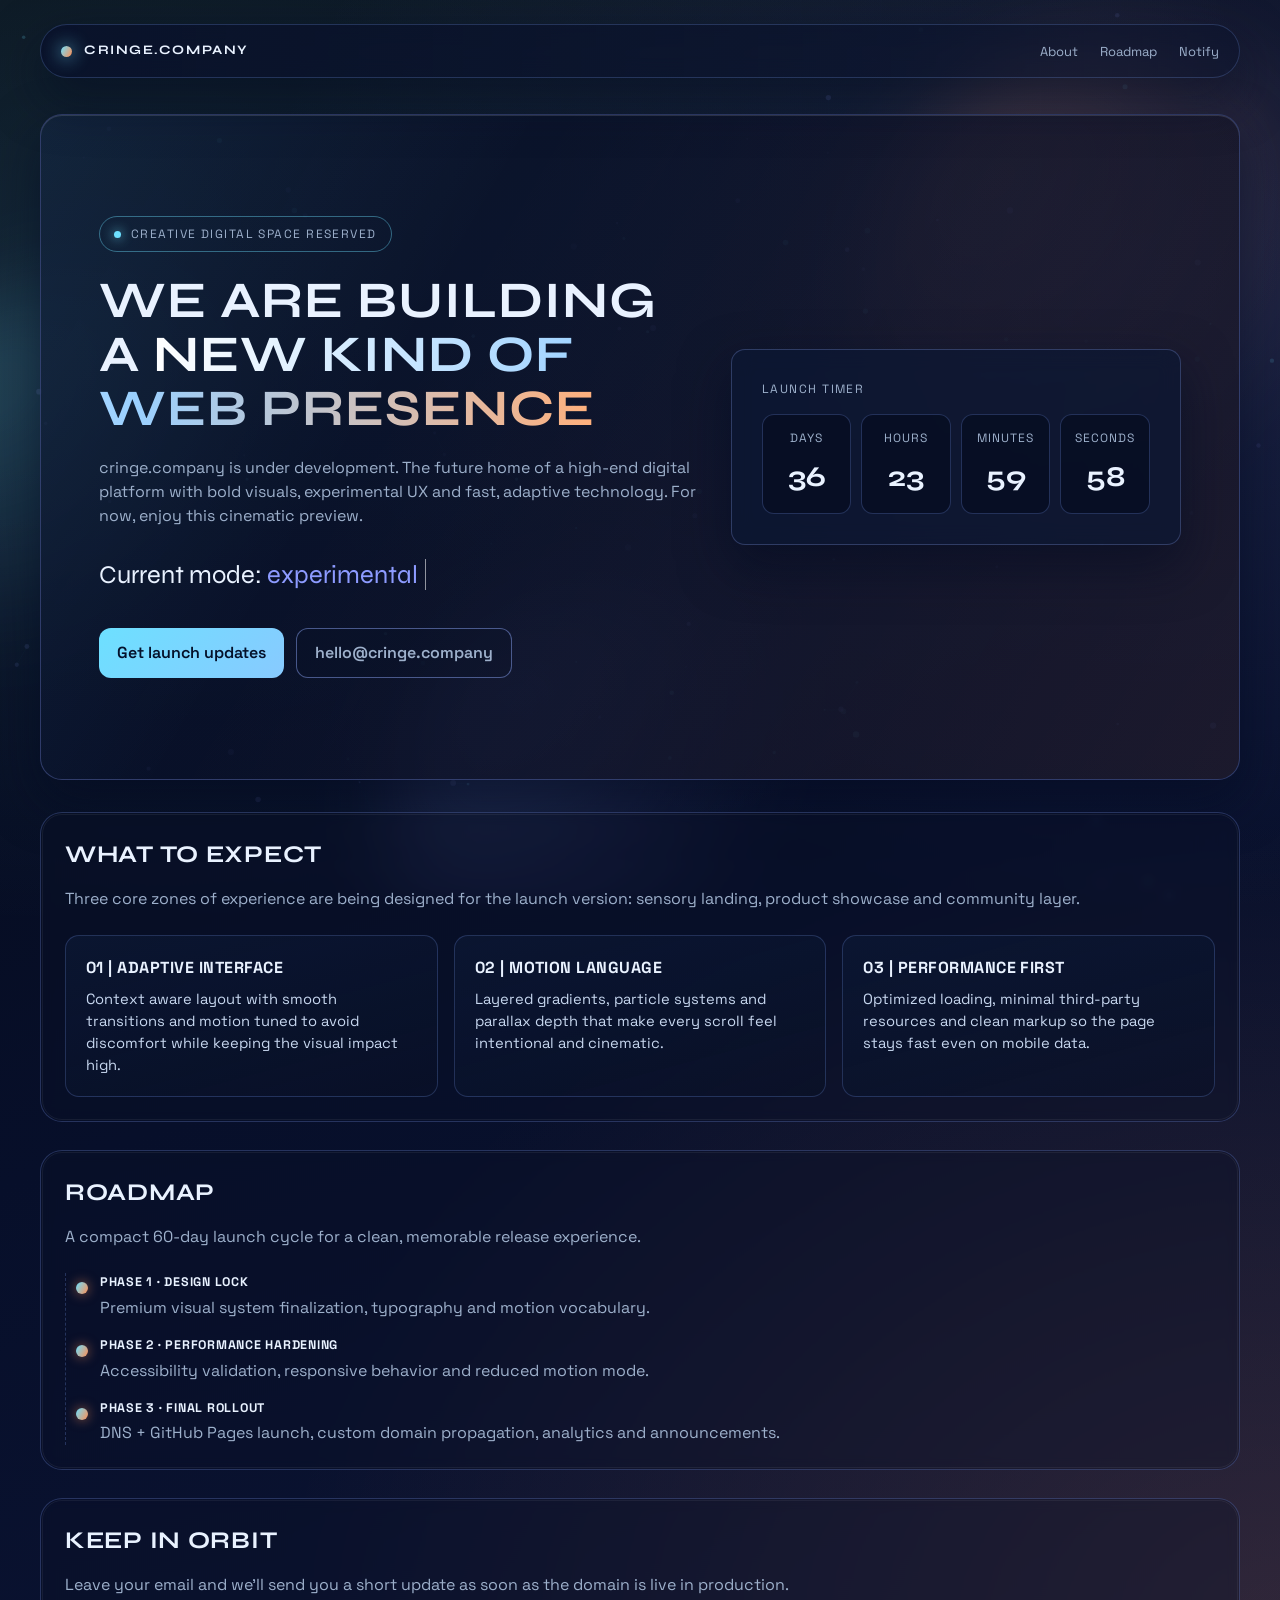
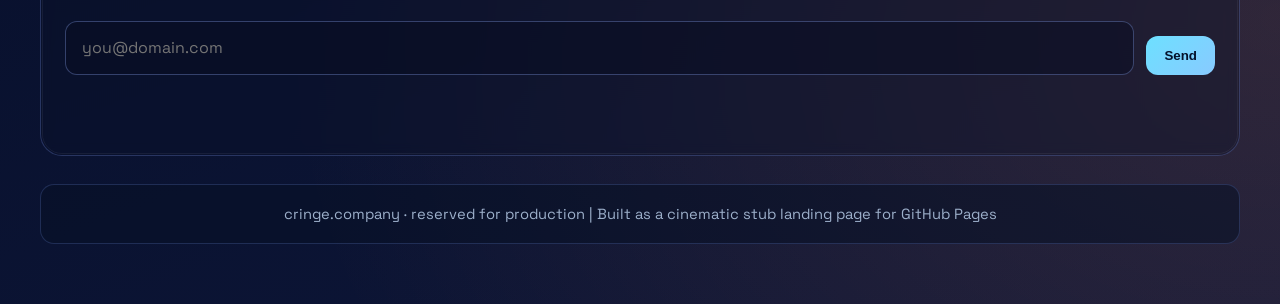
==== index.html @ cf6061ca "first commit" ====
<!DOCTYPE html>
<html lang="en">
<head>
  <meta charset="UTF-8" />
  <meta name="viewport" content="width=device-width, initial-scale=1.0" />
  <meta name="description" content="cringe.company — premium coming soon landing page." />
  <title>cringe.company — Coming soon</title>
  <style>
    @import url("https://fonts.googleapis.com/css2?family=Syne:wght@700;800&family=Space+Grotesk:wght@400;500;600;700&display=swap");

    :root {
      --bg-0: #050913;
      --bg-1: #070f2a;
      --bg-2: #0d1638;
      --card: rgba(11, 24, 53, 0.62);
      --text: #e9f2ff;
      --muted: #9db0cb;
      --accent: #6de0ff;
      --accent-2: #ff8e53;
      --accent-3: #8d9bff;
      --line: rgba(128, 168, 255, 0.24);
      --shadow: 0 20px 50px rgba(4, 11, 32, 0.55);
      --radius-lg: 22px;
      --radius-sm: 14px;
      --container: 1200px;
      --transition: 300ms cubic-bezier(0.2, 0.9, 0.2, 1);
    }

    * {
      box-sizing: border-box;
      margin: 0;
      padding: 0;
      border: 0;
    }

    html,
    body {
      min-height: 100%;
    }

    body {
      font-family: "Space Grotesk", system-ui, sans-serif;
      background:
        radial-gradient(1200px 700px at 8% 12%, rgba(111, 224, 255, 0.13), transparent),
        radial-gradient(900px 650px at 90% 14%, rgba(141, 155, 255, 0.15), transparent),
        radial-gradient(1000px 800px at 100% 85%, rgba(255, 142, 83, 0.15), transparent),
        linear-gradient(160deg, var(--bg-0), var(--bg-1), var(--bg-2));
      color: var(--text);
      line-height: 1.5;
      overflow-x: hidden;
      position: relative;
    }

    body::before {
      content: "";
      position: fixed;
      inset: 0;
      background-image: linear-gradient(90deg, rgba(255, 255, 255, 0.05) 1px, transparent 1px),
        linear-gradient(180deg, rgba(255, 255, 255, 0.04) 1px, transparent 1px);
      background-size: 80px 80px;
      opacity: 0.16;
      pointer-events: none;
      z-index: 2;
      mix-blend-mode: soft-light;
    }

    #particleCanvas {
      position: fixed;
      inset: 0;
      width: 100%;
      height: 100%;
      z-index: 0;
      opacity: 0.4;
      filter: blur(0.2px);
    }

    .aurora {
      position: fixed;
      inset: 0;
      pointer-events: none;
      z-index: 1;
      overflow: hidden;
      mix-blend-mode: screen;
    }

    .aurora .blob {
      position: absolute;
      border-radius: 50%;
      filter: blur(42px);
      opacity: 0.26;
      animation: drift 24s linear infinite;
    }

    .blob.one {
      width: 450px;
      height: 450px;
      left: -120px;
      top: 30%;
      background: radial-gradient(circle at 20% 20%, rgba(109, 224, 255, 0.8), transparent 60%);
      animation-duration: 46s;
    }

    .blob.two {
      width: 540px;
      height: 540px;
      right: -120px;
      top: 5%;
      background: radial-gradient(circle at 20% 20%, rgba(255, 142, 83, 0.9), transparent 65%);
      animation-duration: 56s;
    }

    .blob.three {
      width: 500px;
      height: 500px;
      left: 30%;
      bottom: -180px;
      background: radial-gradient(circle at 20% 20%, rgba(141, 155, 255, 0.8), transparent 58%);
      animation-duration: 52s;
    }

    @keyframes drift {
      0% {
        transform: translate3d(0, 0, 0) scale(1);
      }

      50% {
        transform: translate3d(18px, -14px, 0) scale(1.05);
      }

      100% {
        transform: translate3d(0, 0, 0) scale(1);
      }
    }

    .noise {
      position: fixed;
      inset: 0;
      z-index: 3;
      pointer-events: none;
      background: repeating-linear-gradient(
          0deg,
          transparent 0,
          transparent 98px,
          rgba(255, 255, 255, 0.02) 98px,
          rgba(255, 255, 255, 0.02) 99px
        ),
        repeating-linear-gradient(
          90deg,
          transparent 0,
          transparent 98px,
          rgba(255, 255, 255, 0.02) 98px,
          rgba(255, 255, 255, 0.02) 99px
        );
      opacity: 0.08;
      mix-blend-mode: soft-light;
    }

    .page {
      position: relative;
      z-index: 4;
      width: min(var(--container), calc(100% - 2rem));
      margin: 0 auto;
      padding: 24px 0 60px;
    }

    .nav {
      position: sticky;
      top: 16px;
      z-index: 10;
      backdrop-filter: blur(10px);
      background: linear-gradient(90deg, rgba(9, 17, 43, 0.84), rgba(9, 17, 43, 0.52));
      border: 1px solid rgba(126, 170, 255, 0.22);
      border-radius: 999px;
      padding: 14px 20px;
      margin-bottom: 36px;
      display: flex;
      align-items: center;
      justify-content: space-between;
      box-shadow: var(--shadow);
    }

    .brand {
      display: flex;
      align-items: center;
      gap: 12px;
      letter-spacing: 0.12em;
      text-transform: uppercase;
      font-size: 13px;
      font-family: "Syne", sans-serif;
      font-weight: 700;
    }

    .brand .dot {
      width: 11px;
      height: 11px;
      border-radius: 50%;
      background: linear-gradient(120deg, var(--accent), var(--accent-2));
      box-shadow: 0 0 18px var(--accent);
      animation: pulse 2s ease-in-out infinite;
    }

    @keyframes pulse {
      0%,
      100% {
        transform: scale(1);
      }

      50% {
        transform: scale(1.35);
      }
    }

    .nav a {
      color: var(--muted);
      text-decoration: none;
      font-size: 13px;
      margin-left: 18px;
      transition: color var(--transition);
    }

    .nav a:hover {
      color: var(--text);
    }

    .hero {
      position: relative;
      min-height: 74vh;
      border-radius: var(--radius-lg);
      border: 1px solid rgba(137, 158, 255, 0.3);
      padding: 58px;
      background: linear-gradient(145deg, rgba(10, 18, 42, 0.82), rgba(8, 15, 40, 0.82));
      box-shadow: inset 0 1px 0 rgba(255, 255, 255, 0.15), var(--shadow);
      overflow: hidden;
      margin-bottom: 32px;
      display: grid;
      grid-template-columns: 1.2fr 0.9fr;
      gap: 32px;
      align-items: center;
    }

    .hero::after {
      content: "";
      position: absolute;
      inset: 0;
      background: linear-gradient(120deg, rgba(109, 224, 255, 0.08), transparent 32%, rgba(255, 142, 83, 0.08));
      pointer-events: none;
    }

    .hero-inner {
      position: relative;
      z-index: 1;
    }

    .tag {
      display: inline-flex;
      align-items: center;
      gap: 10px;
      border: 1px solid rgba(109, 224, 255, 0.4);
      border-radius: 999px;
      padding: 8px 14px;
      font-size: 12px;
      letter-spacing: 0.12em;
      text-transform: uppercase;
      color: var(--muted);
      margin-bottom: 22px;
    }

    .tag .beam {
      width: 7px;
      height: 7px;
      background: var(--accent);
      border-radius: 50%;
      box-shadow: 0 0 12px var(--accent);
      animation: pulse 1.3s infinite;
    }

    h1 {
      font-family: "Syne", sans-serif;
      font-size: clamp(2rem, 4vw, 4rem);
      line-height: 1.05;
      letter-spacing: 0.02em;
      text-wrap: balance;
      text-transform: uppercase;
      margin-bottom: 20px;
    }

    .title-grad {
      background: linear-gradient(90deg, #ffffff, #9ad0ff, #ffb07c);
      -webkit-background-clip: text;
      color: transparent;
    }

    .subtitle {
      color: var(--muted);
      max-width: 70ch;
      font-size: 1rem;
      margin-bottom: 28px;
    }

    .type-wrap {
      margin-bottom: 18px;
      font-family: "Syne", sans-serif;
      font-size: clamp(1.2rem, 2vw, 2rem);
      min-height: 54px;
    }

    .type-word {
      color: var(--accent-3);
      border-right: 1px solid rgba(255, 255, 255, 0.55);
      padding-right: 7px;
      animation: blink 1s steps(2) infinite;
    }

    @keyframes blink {
      50% {
        border-color: transparent;
      }
    }

    .cta-row {
      display: flex;
      flex-wrap: wrap;
      gap: 12px;
    }

    .btn {
      display: inline-flex;
      align-items: center;
      gap: 10px;
      border-radius: 12px;
      padding: 12px 18px;
      font-weight: 600;
      cursor: pointer;
      transition: transform var(--transition), box-shadow var(--transition), background var(--transition);
      text-decoration: none;
    }

    .btn-primary {
      background: linear-gradient(135deg, var(--accent), #88caff);
      color: #04112a;
    }

    .btn-primary:hover {
      transform: translateY(-2px);
      box-shadow: 0 16px 34px rgba(109, 224, 255, 0.35);
    }

    .btn-ghost {
      color: var(--muted);
      border: 1px solid rgba(146, 172, 255, 0.46);
      background: rgba(11, 20, 40, 0.24);
    }

    .btn-ghost:hover {
      transform: translateY(-2px);
      color: var(--text);
    }

    .glow-panel {
      position: relative;
      border-radius: var(--radius-sm);
      padding: 30px;
      background: var(--card);
      border: 1px solid rgba(148, 171, 255, 0.25);
      box-shadow: var(--shadow);
      backdrop-filter: blur(10px);
      z-index: 1;
    }

    .glow-panel .clock {
      display: flex;
      align-items: center;
      gap: 10px;
      margin-bottom: 16px;
      color: var(--muted);
      font-size: 12px;
      text-transform: uppercase;
      letter-spacing: 0.12em;
    }

    .counter {
      display: grid;
      grid-template-columns: repeat(4, 1fr);
      gap: 10px;
    }

    .count-item {
      background: rgba(7, 14, 34, 0.8);
      border: 1px solid rgba(126, 160, 255, 0.24);
      border-radius: 12px;
      padding: 14px;
      text-align: center;
    }

    .count-item span:first-child {
      display: block;
      font-size: 0.75rem;
      color: var(--muted);
      letter-spacing: 0.08em;
      text-transform: uppercase;
      margin-bottom: 8px;
    }

    .count-item strong {
      display: block;
      font-size: 1.8rem;
      font-family: "Syne", sans-serif;
      color: var(--text);
    }

    .section {
      margin: 28px 0;
      padding: 24px;
      border-radius: var(--radius-lg);
      background: rgba(10, 18, 40, 0.32);
      border: 1px solid rgba(132, 160, 255, 0.25);
      position: relative;
      overflow: hidden;
      backdrop-filter: blur(6px);
    }

    .section::before {
      content: "";
      position: absolute;
      inset: 1px;
      border: 1px solid rgba(255, 255, 255, 0.06);
      border-radius: 20px;
      pointer-events: none;
    }

    .section h2 {
      margin-bottom: 14px;
      font-family: "Syne", sans-serif;
      font-size: 1.5rem;
      letter-spacing: 0.03em;
      text-transform: uppercase;
    }

    .section p {
      color: var(--muted);
      margin-bottom: 24px;
    }

    .features {
      display: grid;
      gap: 16px;
      grid-template-columns: repeat(3, minmax(0, 1fr));
    }

    .feature {
      position: relative;
      padding: 20px;
      border-radius: 14px;
      border: 1px solid rgba(126, 162, 255, 0.22);
      background: linear-gradient(165deg, rgba(12, 23, 52, 0.8), rgba(10, 18, 39, 0.62));
      transform-style: preserve-3d;
      --rx: 0deg;
      --ry: 0deg;
      transition: transform 200ms ease;
    }

    .feature:hover {
      transform: perspective(800px) rotateX(var(--rx)) rotateY(var(--ry));
    }

    .feature h3 {
      font-size: 1rem;
      margin-bottom: 8px;
      text-transform: uppercase;
      letter-spacing: 0.03em;
    }

    .feature p {
      font-size: 0.92rem;
      margin: 0;
      color: #c7d7ef;
    }

    .timeline {
      display: grid;
      gap: 16px;
      margin-top: 18px;
      padding-left: 18px;
      border-left: 1px dashed var(--line);
    }

    .step {
      position: relative;
      padding-left: 16px;
      color: var(--muted);
    }

    .step::before {
      content: "";
      position: absolute;
      left: -8px;
      top: 9px;
      width: 12px;
      height: 12px;
      border-radius: 50%;
      background: linear-gradient(120deg, var(--accent), var(--accent-2));
      box-shadow: 0 0 12px rgba(255, 142, 83, 0.6);
    }

    .step strong {
      color: var(--text);
      display: block;
      margin-bottom: 4px;
      text-transform: uppercase;
      letter-spacing: 0.06em;
      font-size: 0.78rem;
    }

    .notify {
      display: grid;
      gap: 12px;
      align-items: end;
      grid-template-columns: 1fr auto;
    }

    .sr-only {
      position: absolute;
      width: 1px;
      height: 1px;
      padding: 0;
      margin: -1px;
      overflow: hidden;
      clip: rect(0, 0, 0, 0);
      white-space: nowrap;
      border: 0;
    }

    .notify input {
      width: 100%;
      padding: 14px 16px;
      border-radius: 12px;
      border: 1px solid rgba(142, 173, 255, 0.32);
      background: rgba(8, 13, 32, 0.5);
      color: var(--text);
      font: inherit;
      outline: none;
    }

    .notify input:focus {
      border-color: rgba(109, 224, 255, 0.9);
      box-shadow: 0 0 0 4px rgba(109, 224, 255, 0.15);
    }

    .notify-status {
      grid-column: 1 / -1;
      min-height: 1.2em;
      font-size: 0.9rem;
      color: var(--muted);
      margin-top: 2px;
    }

    @media (prefers-reduced-motion: reduce) {
      *, *::before, *::after {
        animation: none !important;
        transition: none !important;
      }

      .noise,
      .aurora,
      #particleCanvas,
      body::before {
        display: none;
      }

      .type-word {
        border-right: 0;
      }

      .reveal {
        opacity: 1;
        transform: none;
      }
    }

    .footer {
      margin-top: 24px;
      padding: 18px 20px;
      border-radius: 14px;
      border: 1px solid rgba(126, 160, 255, 0.2);
      background: rgba(8, 16, 38, 0.56);
      text-align: center;
      color: var(--muted);
      font-size: 0.92rem;
    }

    .reveal {
      opacity: 0;
      transform: translateY(24px);
      transition: opacity 500ms var(--transition), transform 500ms var(--transition);
    }

    .reveal.show {
      opacity: 1;
      transform: none;
    }

    @media (max-width: 900px) {
      .hero {
        grid-template-columns: 1fr;
        padding: 38px;
      }

      .notify {
        grid-template-columns: 1fr;
      }

      .features {
        grid-template-columns: 1fr;
      }
    }

    @media (max-width: 620px) {
      .page {
        width: min(100%, calc(100% - 1rem));
      }

      .hero {
        padding: 30px;
      }

      .nav {
        padding: 12px;
      }

      .nav-links {
        display: none;
      }
    }
  </style>
</head>
<body>
  <canvas id="particleCanvas"></canvas>

  <div class="aurora" aria-hidden="true">
    <span class="blob one"></span>
    <span class="blob two"></span>
    <span class="blob three"></span>
  </div>

  <div class="noise" aria-hidden="true"></div>

  <div class="page">
    <header class="nav">
      <div class="brand">
        <span class="dot"></span>
        <span>cringe.company</span>
      </div>
      <nav class="nav-links">
        <a href="#about">About</a>
        <a href="#roadmap">Roadmap</a>
        <a href="#notify">Notify</a>
      </nav>
    </header>

    <section class="hero reveal">
      <div class="hero-inner">
        <p class="tag"><span class="beam"></span> Creative digital space reserved</p>
        <h1>
          We are building a
          <span class="title-grad">new kind of web presence</span>
        </h1>
        <p class="subtitle">
          cringe.company is under development. The future home of a high-end digital platform with bold visuals, experimental UX
          and fast, adaptive technology. For now, enjoy this cinematic preview.
        </p>
        <div class="type-wrap">Current mode: <span class="type-word" id="typeWord">experimental</span></div>
        <div class="cta-row">
          <a href="#notify" class="btn btn-primary">Get launch updates</a>
          <a href="mailto:hello@cringe.company" class="btn btn-ghost">hello@cringe.company</a>
        </div>
      </div>

      <aside class="glow-panel">
        <p class="clock">Launch timer</p>
        <div class="counter" id="counter">
          <div class="count-item">
            <span>Days</span><strong id="days">00</strong>
          </div>
          <div class="count-item">
            <span>Hours</span><strong id="hours">00</strong>
          </div>
          <div class="count-item">
            <span>Minutes</span><strong id="minutes">00</strong>
          </div>
          <div class="count-item">
            <span>Seconds</span><strong id="seconds">00</strong>
          </div>
        </div>
      </aside>
    </section>

    <section class="section reveal" id="about">
      <h2>What to expect</h2>
      <p>Three core zones of experience are being designed for the launch version: sensory landing, product showcase and community layer.</p>
      <div class="features">
        <article class="feature" data-tilt>
          <h3>01 | Adaptive Interface</h3>
          <p>Context aware layout with smooth transitions and motion tuned to avoid discomfort while keeping the visual impact high.</p>
        </article>
        <article class="feature" data-tilt>
          <h3>02 | Motion Language</h3>
          <p>Layered gradients, particle systems and parallax depth that make every scroll feel intentional and cinematic.</p>
        </article>
        <article class="feature" data-tilt>
          <h3>03 | Performance First</h3>
          <p>Optimized loading, minimal third-party resources and clean markup so the page stays fast even on mobile data.</p>
        </article>
      </div>
    </section>

    <section class="section reveal" id="roadmap">
      <h2>Roadmap</h2>
      <p>A compact 60-day launch cycle for a clean, memorable release experience.</p>
      <div class="timeline">
        <div class="step">
          <strong>Phase 1 · Design lock</strong>
          Premium visual system finalization, typography and motion vocabulary.
        </div>
        <div class="step">
          <strong>Phase 2 · Performance hardening</strong>
          Accessibility validation, responsive behavior and reduced motion mode.
        </div>
        <div class="step">
          <strong>Phase 3 · Final rollout</strong>
          DNS + GitHub Pages launch, custom domain propagation, analytics and announcements.
        </div>
      </div>
    </section>

    <section class="section reveal" id="notify">
      <h2>Keep in orbit</h2>
      <p>Leave your email and we'll send you a short update as soon as the domain is live in production.</p>
      <form class="notify" id="notifyForm">
        <label class="sr-only" for="email">Email for launch updates</label>
        <input
          id="email"
          name="email"
          type="email"
          placeholder="you@domain.com"
          autocomplete="email"
          required
          aria-label="Email for launch updates"
        />
        <button class="btn btn-primary" type="submit">Send</button>
        <p id="notifyStatus" class="notify-status" role="status" aria-live="polite"></p>
      </form>
    </section>

    <footer class="footer">
      <p>cringe.company · reserved for production | Built as a cinematic stub landing page for GitHub Pages</p>
    </footer>
  </div>

  <script>
    const canvas = document.getElementById("particleCanvas");
    const ctx = canvas ? canvas.getContext("2d") : null;
    let dots = [];
    const baseCount = 110;
    let particleFrame = 0;
    let particleRunning = false;
    const reducedMotionQuery = window.matchMedia("(prefers-reduced-motion: reduce)");

    function getParticleCount() {
      const area = window.innerWidth * window.innerHeight;
      const estimatedCount = Math.round(area / 7000);
      return Math.max(28, Math.min(baseCount, estimatedCount));
    }

    function syncCanvasSize() {
      if (!ctx || reducedMotionQuery.matches) return;
      const ratio = window.devicePixelRatio || 1;
      const width = window.innerWidth;
      const height = window.innerHeight;

      canvas.width = Math.floor(width * ratio);
      canvas.height = Math.floor(height * ratio);
      canvas.style.width = `${window.innerWidth}px`;
      canvas.style.height = `${window.innerHeight}px`;
      ctx.setTransform(ratio, 0, 0, ratio, 0, 0);

      const count = getParticleCount();
      if (dots.length !== count) dots = [];
      if (!dots.length) {
        for (let i = 0; i < count; i += 1) {
          dots.push({
            x: Math.random() * width,
            y: Math.random() * height,
            r: 0.8 + Math.random() * 2.4,
            vx: -0.35 + Math.random() * 0.7,
            vy: -0.35 + Math.random() * 0.7,
            p: 0.22 + Math.random() * 0.35,
            c: Math.random() > 0.5 ? [109, 224, 255] : [141, 155, 255],
            s: 40 + Math.random() * 80,
          });
        }
      }
    }

    function step() {
      if (!ctx || reducedMotionQuery.matches || document.hidden) {
        particleRunning = false;
        particleFrame = 0;
        return;
      }

      ctx.clearRect(0, 0, window.innerWidth, window.innerHeight);
      for (let i = 0; i < dots.length; i += 1) {
        const d = dots[i];
        d.x += d.vx;
        d.y += d.vy;

        if (d.x < 0 || d.x > window.innerWidth) d.vx = -d.vx;
        if (d.y < 0 || d.y > window.innerHeight) d.vy = -d.vy;

        for (let j = i + 1; j < dots.length; j += 1) {
          const e = dots[j];
          const dx = d.x - e.x;
          const dy = d.y - e.y;
          const dist = Math.hypot(dx, dy);
          if (dist < d.s) {
            const alpha = 1 - dist / d.s;
            ctx.strokeStyle = `rgba(109,224,255,${alpha * 0.08})`;
            ctx.lineWidth = 1;
            ctx.beginPath();
            ctx.moveTo(d.x, d.y);
            ctx.lineTo(e.x, e.y);
            ctx.stroke();
          }
        }

        ctx.fillStyle = `rgba(${d.c[0]}, ${d.c[1]}, ${d.c[2]}, ${Math.min(0.95, Math.max(0.06, d.p))})`;
        ctx.beginPath();
        ctx.arc(d.x, d.y, d.r, 0, Math.PI * 2);
        ctx.fill();
      }
      particleFrame = requestAnimationFrame(step);
    }

    function stopParticleLoop() {
      if (!particleRunning) return;
      if (particleFrame) {
        cancelAnimationFrame(particleFrame);
      }
      particleRunning = false;
      particleFrame = 0;
    }

    function startParticleLoop() {
      if (!ctx || reducedMotionQuery.matches || document.hidden || particleRunning) return;
      syncCanvasSize();
      particleRunning = true;
      particleFrame = requestAnimationFrame(step);
    }

    function restartParticleLoop() {
      stopParticleLoop();
      dots = [];
      startParticleLoop();
    }

    window.addEventListener("resize", restartParticleLoop);
    reducedMotionQuery.addEventListener("change", () => {
      if (reducedMotionQuery.matches) {
        stopParticleLoop();
      } else {
        startParticleLoop();
      }
    });
    document.addEventListener("visibilitychange", () => {
      if (document.hidden) {
        stopParticleLoop();
      } else {
        startParticleLoop();
      }
    });
    startParticleLoop();

    const words = ["experimental", "minimalist", "futuristic", "audacious"];
    let wordIndex = 0;
    let charIndex = 0;
    let direction = "forward";
    const typeWord = document.getElementById("typeWord");

    function pulseType() {
      const word = words[wordIndex];
      const isTyping = direction === "forward";
      charIndex += isTyping ? 1 : -1;

      if (charIndex < 0) charIndex = 0;
      if (charIndex > word.length) charIndex = word.length;

      typeWord.textContent = word.slice(0, charIndex);

      let delay = isTyping ? 70 : 35;

      if (isTyping && charIndex === word.length) {
        direction = "backward";
        delay = 900;
      } else if (!isTyping && charIndex === 0) {
        direction = "forward";
        wordIndex = (wordIndex + 1) % words.length;
        delay = 330;
      }

      setTimeout(pulseType, delay);
    }

    typeWord.textContent = "";
    setTimeout(pulseType, 400);

    const targetDate = new Date();
    targetDate.setDate(targetDate.getDate() + 37);
    const get = (id) => document.getElementById(id);
    let countdownTimer = null;

    function stopTimer() {
      if (countdownTimer) {
        clearInterval(countdownTimer);
        countdownTimer = null;
      }
    }

    function updateTimer() {
      const now = new Date();
      const diff = targetDate - now;
      if (diff <= 0) {
        get("days").textContent = "00";
        get("hours").textContent = "00";
        get("minutes").textContent = "00";
        get("seconds").textContent = "00";
        stopTimer();
        return;
      }
      const day = Math.floor(diff / (1000 * 60 * 60 * 24));
      const hour = Math.floor((diff / (1000 * 60 * 60)) % 24);
      const minute = Math.floor((diff / (1000 * 60)) % 60);
      const sec = Math.floor((diff / 1000) % 60);
      get("days").textContent = String(day).padStart(2, "0");
      get("hours").textContent = String(hour).padStart(2, "0");
      get("minutes").textContent = String(minute).padStart(2, "0");
      get("seconds").textContent = String(sec).padStart(2, "0");
    }
    updateTimer();
    countdownTimer = setInterval(updateTimer, 1000);

    const obs = new IntersectionObserver(
      (items) => {
        items.forEach((item) => {
          if (item.isIntersecting) item.target.classList.add("show");
        });
      },
      { threshold: 0.12 }
    );
    document.querySelectorAll(".reveal").forEach((node) => obs.observe(node));

    document.querySelectorAll("[data-tilt]").forEach((el) => {
      el.addEventListener("pointermove", (event) => {
        const box = el.getBoundingClientRect();
        const px = ((event.clientX - box.left) / box.width) * 2 - 1;
        const py = ((event.clientY - box.top) / box.height) * 2 - 1;
        el.style.setProperty("--rx", `${-py * 5}deg`);
        el.style.setProperty("--ry", `${px * 7}deg`);
      });
      el.addEventListener("pointerleave", () => {
        el.style.setProperty("--rx", "0deg");
        el.style.setProperty("--ry", "0deg");
      });
    });

    const email = document.getElementById("email");
    const form = document.getElementById("notifyForm");
    const notifyStatus = document.getElementById("notifyStatus");
    const notifyStorageKey = "notifyEmail";
    let storageAvailable = false;

    (function detectStorage() {
      try {
        localStorage.setItem("__probe__", "1");
        localStorage.removeItem("__probe__");
        storageAvailable = true;
      } catch (error) {
        storageAvailable = false;
      }
    })();

    if (storageAvailable) {
      const savedEmail = localStorage.getItem(notifyStorageKey);
      if (savedEmail) notifyStatus.textContent = "We already have your email.";
    }

    form.addEventListener("submit", (event) => {
      event.preventDefault();
      const currentEmail = email.value.trim();

      if (!currentEmail || !email.checkValidity()) {
        notifyStatus.textContent = "Please enter a valid email.";
        return;
      }

      if (storageAvailable) {
        try {
          localStorage.setItem(notifyStorageKey, currentEmail);
        } catch (error) {
          storageAvailable = false;
        }
      }

      form.reset();
      notifyStatus.textContent = "Thank you — we will notify you when we launch.";
    });
  </script>
</body>
</html>
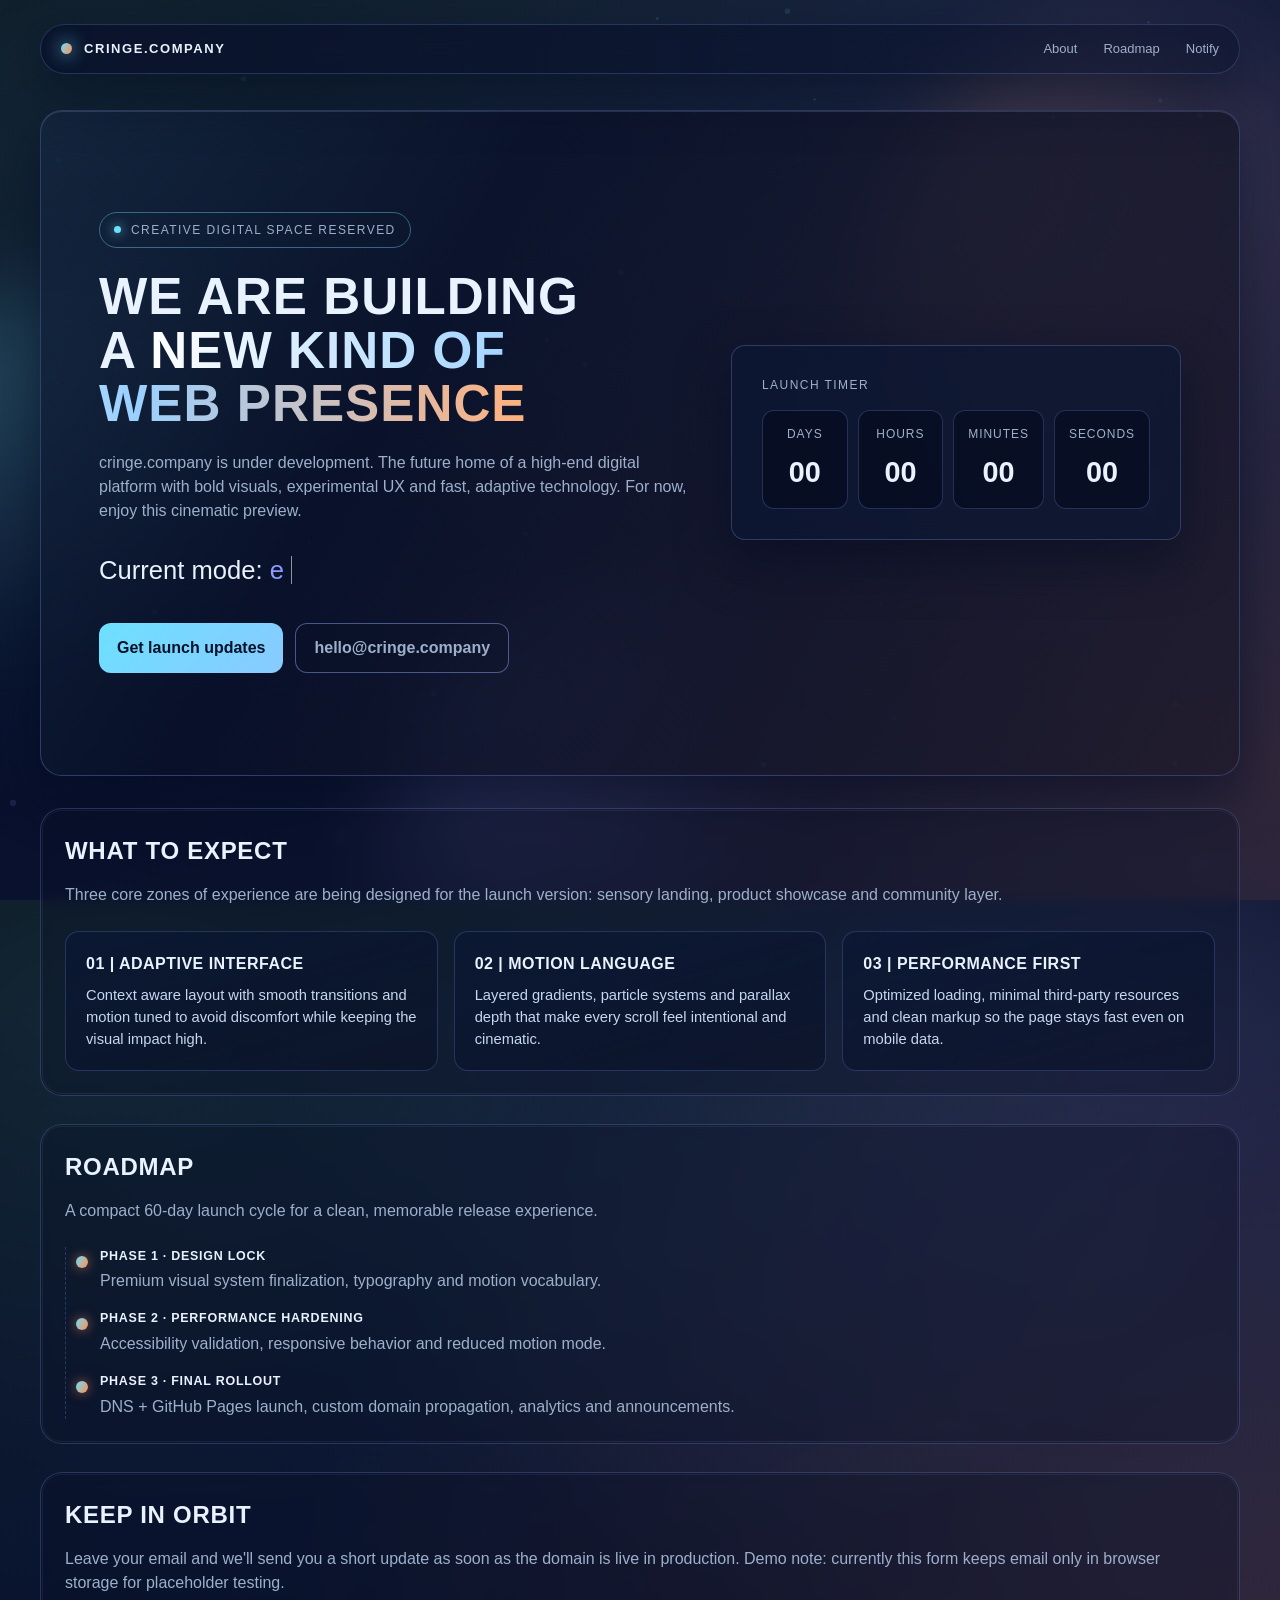
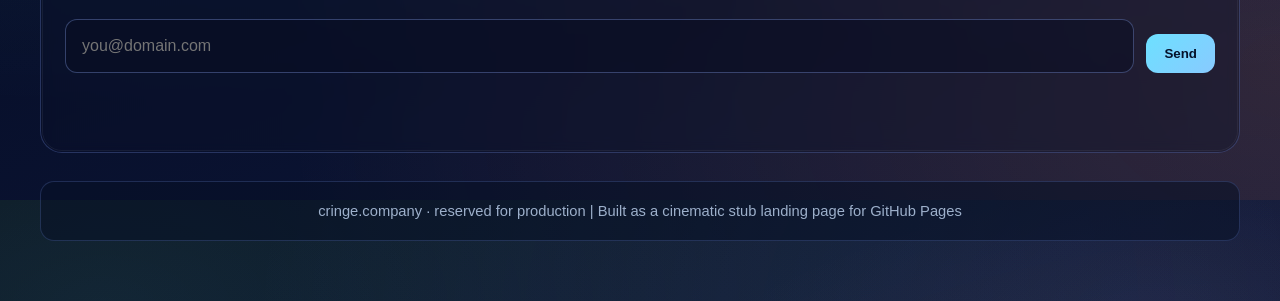
==== commit f855a6c9: "Fix landing performance, countdown, nav and mobile overscroll background" ====
--- a/index.html
+++ b/index.html
@@ -1,13 +1,18 @@
 <!DOCTYPE html>
-<html lang="en">
+<html lang="ru">
 <head>
   <meta charset="UTF-8" />
   <meta name="viewport" content="width=device-width, initial-scale=1.0" />
-  <meta name="description" content="cringe.company — premium coming soon landing page." />
+  <meta name="description" content="cringe.company — премиум landing-заглушка для нового цифрового продукта." />
+  <meta property="og:title" content="cringe.company — Coming soon" />
+  <meta property="og:description" content="cringe.company — красивая сторожка-заглушка до запуска проекта." />
+  <meta property="og:type" content="website" />
+  <meta property="og:url" content="https://cringe.company/" />
+  <meta property="og:locale" content="ru_RU" />
+  <meta name="theme-color" content="#050913" />
+  <link rel="canonical" href="https://cringe.company/" />
   <title>cringe.company — Coming soon</title>
   <style>
-    @import url("https://fonts.googleapis.com/css2?family=Syne:wght@700;800&family=Space+Grotesk:wght@400;500;600;700&display=swap");
-
     :root {
       --bg-0: #050913;
       --bg-1: #070f2a;
@@ -24,6 +29,12 @@
       --radius-sm: 14px;
       --container: 1200px;
       --transition: 300ms cubic-bezier(0.2, 0.9, 0.2, 1);
+      --font-display: "Syne", "Trebuchet MS", "Segoe UI", sans-serif;
+      --font-body: "Space Grotesk", "Inter", "Arial", sans-serif;
+      --page-background: radial-gradient(1200px 700px at 8% 12%, rgba(111, 224, 255, 0.13), transparent),
+        radial-gradient(900px 650px at 90% 14%, rgba(141, 155, 255, 0.15), transparent),
+        radial-gradient(1000px 800px at 100% 85%, rgba(255, 142, 83, 0.15), transparent),
+        linear-gradient(160deg, var(--bg-0), var(--bg-1), var(--bg-2));
     }
 
     * {
@@ -36,19 +47,20 @@
     html,
     body {
       min-height: 100%;
+      width: 100%;
+      height: 100%;
+      background: var(--page-background);
+      overscroll-behavior: none;
     }
 
     body {
-      font-family: "Space Grotesk", system-ui, sans-serif;
-      background:
-        radial-gradient(1200px 700px at 8% 12%, rgba(111, 224, 255, 0.13), transparent),
-        radial-gradient(900px 650px at 90% 14%, rgba(141, 155, 255, 0.15), transparent),
-        radial-gradient(1000px 800px at 100% 85%, rgba(255, 142, 83, 0.15), transparent),
-        linear-gradient(160deg, var(--bg-0), var(--bg-1), var(--bg-2));
+      font-family: var(--font-body);
+      background: var(--page-background);
       color: var(--text);
       line-height: 1.5;
       overflow-x: hidden;
       position: relative;
+      overscroll-behavior: none;
     }
 
     body::before {
@@ -186,7 +198,7 @@
       letter-spacing: 0.12em;
       text-transform: uppercase;
       font-size: 13px;
-      font-family: "Syne", sans-serif;
+      font-family: var(--font-display);
       font-weight: 700;
     }
 
@@ -216,6 +228,14 @@
       font-size: 13px;
       margin-left: 18px;
       transition: color var(--transition);
+    }
+
+    .nav-links {
+      display: flex;
+      align-items: center;
+      gap: 8px;
+      flex-wrap: wrap;
+      justify-content: flex-end;
     }
 
     .nav a:hover {
@@ -275,7 +295,7 @@
     }
 
     h1 {
-      font-family: "Syne", sans-serif;
+      font-family: var(--font-display);
       font-size: clamp(2rem, 4vw, 4rem);
       line-height: 1.05;
       letter-spacing: 0.02em;
@@ -299,7 +319,7 @@
 
     .type-wrap {
       margin-bottom: 18px;
-      font-family: "Syne", sans-serif;
+      font-family: var(--font-display);
       font-size: clamp(1.2rem, 2vw, 2rem);
       min-height: 54px;
     }
@@ -404,7 +424,7 @@
     .count-item strong {
       display: block;
       font-size: 1.8rem;
-      font-family: "Syne", sans-serif;
+      font-family: var(--font-display);
       color: var(--text);
     }
 
@@ -430,7 +450,7 @@
 
     .section h2 {
       margin-bottom: 14px;
-      font-family: "Syne", sans-serif;
+      font-family: var(--font-display);
       font-size: 1.5rem;
       letter-spacing: 0.03em;
       text-transform: uppercase;
@@ -625,10 +645,14 @@
 
       .nav {
         padding: 12px;
+        gap: 12px;
+        align-items: flex-start;
+        flex-wrap: wrap;
       }
 
       .nav-links {
-        display: none;
+        width: 100%;
+        justify-content: flex-start;
       }
     }
   </style>
@@ -675,7 +699,11 @@
         </div>
       </div>
 
-      <aside class="glow-panel">
+      <aside
+        class="glow-panel"
+        id="launchPanel"
+        data-launch-date="2026-06-01T00:00:00Z"
+      >
         <p class="clock">Launch timer</p>
         <div class="counter" id="counter">
           <div class="count-item">
@@ -734,7 +762,10 @@
 
     <section class="section reveal" id="notify">
       <h2>Keep in orbit</h2>
-      <p>Leave your email and we'll send you a short update as soon as the domain is live in production.</p>
+      <p>
+        Leave your email and we'll send you a short update as soon as the domain is live in production.
+        Demo note: currently this form keeps email only in browser storage for placeholder testing.
+      </p>
       <form class="notify" id="notifyForm">
         <label class="sr-only" for="email">Email for launch updates</label>
         <input
@@ -759,26 +790,35 @@
   <script>
     const canvas = document.getElementById("particleCanvas");
     const ctx = canvas ? canvas.getContext("2d") : null;
+    const launchPanel = document.getElementById("launchPanel");
     let dots = [];
-    const baseCount = 110;
+    const baseCount = navigator.hardwareConcurrency && navigator.hardwareConcurrency <= 4 ? 48 : 110;
+    const reducedMotionQuery = window.matchMedia("(prefers-reduced-motion: reduce)");
+    const hasCoarsePointer = window.matchMedia("(pointer: coarse)").matches;
+    const isLowPowerDevice = (navigator.hardwareConcurrency && navigator.hardwareConcurrency <= 4) || hasCoarsePointer;
+    const maxLineLinks = isLowPowerDevice ? 40 : 70;
+    const particleFrameSkip = isLowPowerDevice ? 1 : 0;
+    let skipNextParticleFrame = 0;
+    let viewportWidth = window.innerWidth;
+    let viewportHeight = window.innerHeight;
     let particleFrame = 0;
     let particleRunning = false;
-    const reducedMotionQuery = window.matchMedia("(prefers-reduced-motion: reduce)");
 
     function getParticleCount() {
-      const area = window.innerWidth * window.innerHeight;
-      const estimatedCount = Math.round(area / 7000);
+      const densityDivisor = isLowPowerDevice ? 9000 : 7000;
+      const area = viewportWidth * viewportHeight;
+      const estimatedCount = Math.round(area / densityDivisor);
       return Math.max(28, Math.min(baseCount, estimatedCount));
     }
 
     function syncCanvasSize() {
       if (!ctx || reducedMotionQuery.matches) return;
       const ratio = window.devicePixelRatio || 1;
-      const width = window.innerWidth;
-      const height = window.innerHeight;
-
-      canvas.width = Math.floor(width * ratio);
-      canvas.height = Math.floor(height * ratio);
+      viewportWidth = window.innerWidth;
+      viewportHeight = window.innerHeight;
+
+      canvas.width = Math.floor(viewportWidth * ratio);
+      canvas.height = Math.floor(viewportHeight * ratio);
       canvas.style.width = `${window.innerWidth}px`;
       canvas.style.height = `${window.innerHeight}px`;
       ctx.setTransform(ratio, 0, 0, ratio, 0, 0);
@@ -788,8 +828,8 @@
       if (!dots.length) {
         for (let i = 0; i < count; i += 1) {
           dots.push({
-            x: Math.random() * width,
-            y: Math.random() * height,
+            x: Math.random() * viewportWidth,
+            y: Math.random() * viewportHeight,
             r: 0.8 + Math.random() * 2.4,
             vx: -0.35 + Math.random() * 0.7,
             vy: -0.35 + Math.random() * 0.7,
@@ -808,28 +848,39 @@
         return;
       }
 
-      ctx.clearRect(0, 0, window.innerWidth, window.innerHeight);
+      if (skipNextParticleFrame > 0) {
+        skipNextParticleFrame -= 1;
+        particleFrame = requestAnimationFrame(step);
+        return;
+      }
+      if (particleFrameSkip > 0) {
+        skipNextParticleFrame = particleFrameSkip;
+      }
+
+      ctx.clearRect(0, 0, viewportWidth, viewportHeight);
       for (let i = 0; i < dots.length; i += 1) {
         const d = dots[i];
         d.x += d.vx;
         d.y += d.vy;
 
-        if (d.x < 0 || d.x > window.innerWidth) d.vx = -d.vx;
-        if (d.y < 0 || d.y > window.innerHeight) d.vy = -d.vy;
-
-        for (let j = i + 1; j < dots.length; j += 1) {
-          const e = dots[j];
-          const dx = d.x - e.x;
-          const dy = d.y - e.y;
-          const dist = Math.hypot(dx, dy);
-          if (dist < d.s) {
-            const alpha = 1 - dist / d.s;
-            ctx.strokeStyle = `rgba(109,224,255,${alpha * 0.08})`;
-            ctx.lineWidth = 1;
-            ctx.beginPath();
-            ctx.moveTo(d.x, d.y);
-            ctx.lineTo(e.x, e.y);
-            ctx.stroke();
+        if (d.x < 0 || d.x > viewportWidth) d.vx = -d.vx;
+        if (d.y < 0 || d.y > viewportHeight) d.vy = -d.vy;
+
+        if (dots.length <= maxLineLinks) {
+          for (let j = i + 1; j < dots.length; j += 1) {
+            const e = dots[j];
+            const dx = d.x - e.x;
+            const dy = d.y - e.y;
+            const dist = Math.hypot(dx, dy);
+            if (dist < d.s) {
+              const alpha = 1 - dist / d.s;
+              ctx.strokeStyle = `rgba(109,224,255,${alpha * 0.08})`;
+              ctx.lineWidth = 1;
+              ctx.beginPath();
+              ctx.moveTo(d.x, d.y);
+              ctx.lineTo(e.x, e.y);
+              ctx.stroke();
+            }
           }
         }
 
@@ -864,13 +915,18 @@
     }
 
     window.addEventListener("resize", restartParticleLoop);
-    reducedMotionQuery.addEventListener("change", () => {
-      if (reducedMotionQuery.matches) {
+    function handleReducedMotionChange(event) {
+      if (event.matches) {
         stopParticleLoop();
       } else {
         startParticleLoop();
       }
-    });
+    }
+    if (typeof reducedMotionQuery.addEventListener === "function") {
+      reducedMotionQuery.addEventListener("change", handleReducedMotionChange);
+    } else if (typeof reducedMotionQuery.addListener === "function") {
+      reducedMotionQuery.addListener(handleReducedMotionChange);
+    }
     document.addEventListener("visibilitychange", () => {
       if (document.hidden) {
         stopParticleLoop();
@@ -913,8 +969,11 @@
     typeWord.textContent = "";
     setTimeout(pulseType, 400);
 
-    const targetDate = new Date();
-    targetDate.setDate(targetDate.getDate() + 37);
+    const targetDateConfig = launchPanel && launchPanel.dataset && launchPanel.dataset.launchDate;
+    const fallbackDate = new Date();
+    fallbackDate.setDate(fallbackDate.getDate() + 37);
+    const parsedLaunchDate = targetDateConfig ? new Date(targetDateConfig) : null;
+    const targetDate = parsedLaunchDate && !Number.isNaN(parsedLaunchDate.getTime()) ? parsedLaunchDate : fallbackDate;
     const get = (id) => document.getElementById(id);
     let countdownTimer = null;
 
@@ -990,7 +1049,7 @@
 
     if (storageAvailable) {
       const savedEmail = localStorage.getItem(notifyStorageKey);
-      if (savedEmail) notifyStatus.textContent = "We already have your email.";
+      if (savedEmail) notifyStatus.textContent = "Demo mode: we already have your email saved for this browser.";
     }
 
     form.addEventListener("submit", (event) => {
@@ -1011,7 +1070,9 @@
       }
 
       form.reset();
-      notifyStatus.textContent = "Thank you — we will notify you when we launch.";
+      notifyStatus.textContent = storageAvailable
+        ? "Thanks — demo mode: saved locally for this browser. We'll wire real notifications later."
+        : "Thanks — demo mode: submission accepted this session.";
     });
   </script>
 </body>
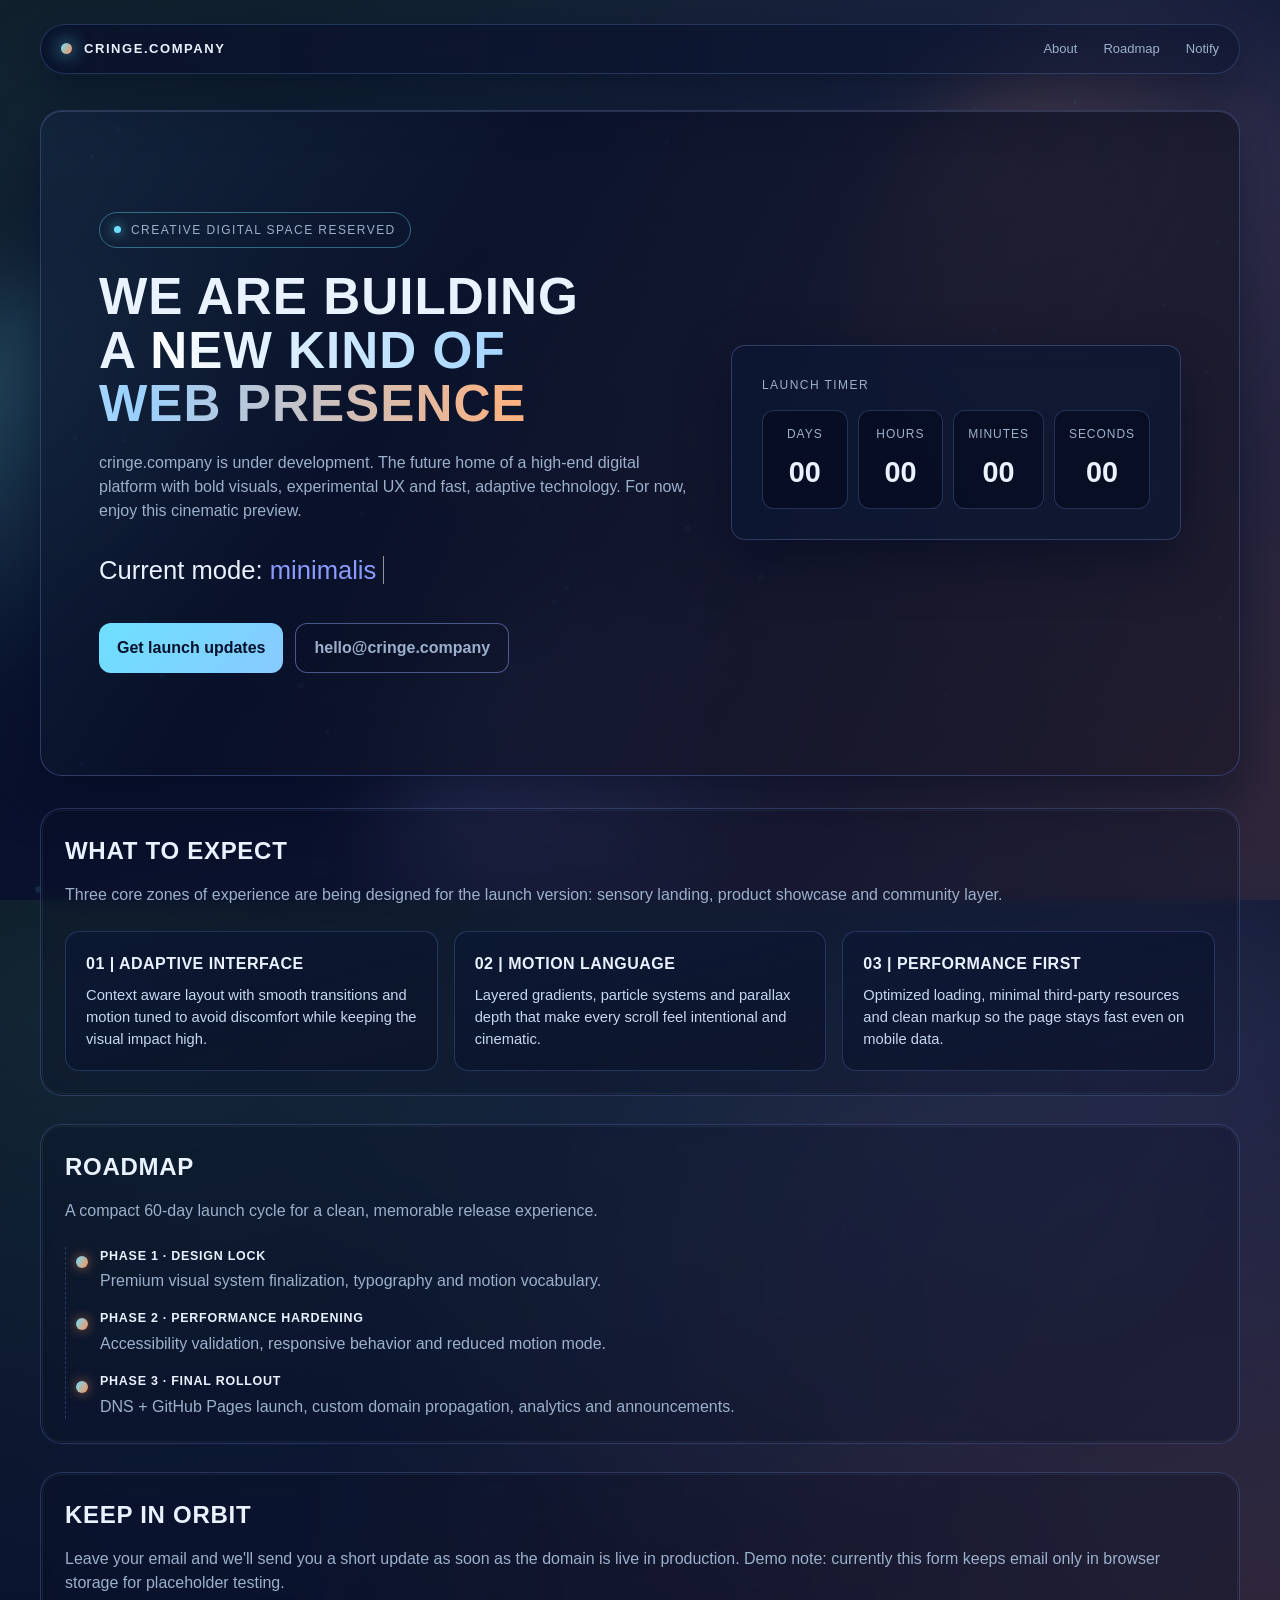
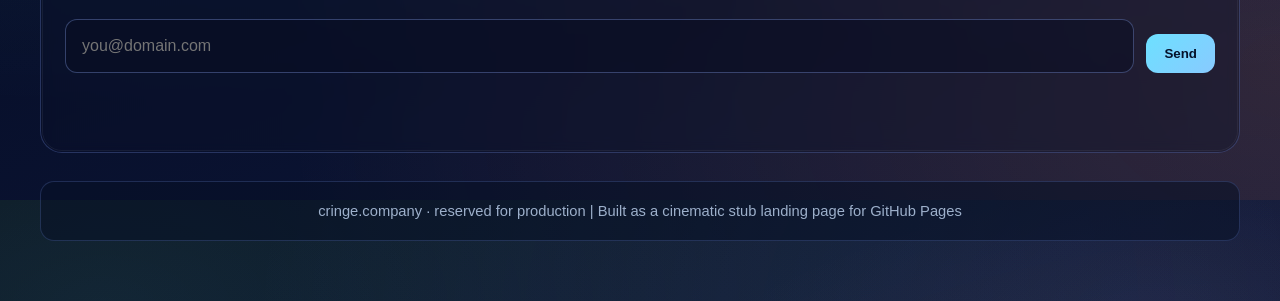
==== commit 0e987a5d: "Reduce scroll lag by pausing heavy effects Made-with: Cursor" ====
--- a/index.html
+++ b/index.html
@@ -84,6 +84,8 @@
       z-index: 0;
       opacity: 0.4;
       filter: blur(0.2px);
+      transition: opacity 120ms linear;
+      will-change: opacity;
     }
 
     .aurora {
@@ -93,6 +95,8 @@
       z-index: 1;
       overflow: hidden;
       mix-blend-mode: screen;
+      transition: opacity 120ms linear;
+      will-change: transform, opacity;
     }
 
     .aurora .blob {
@@ -165,6 +169,15 @@
         );
       opacity: 0.08;
       mix-blend-mode: soft-light;
+      transition: opacity 120ms linear;
+      will-change: opacity;
+    }
+
+    body.is-scrolling::before,
+    body.is-scrolling .aurora,
+    body.is-scrolling .noise,
+    body.is-scrolling #particleCanvas {
+      opacity: 0;
     }
 
     .page {
@@ -792,17 +805,37 @@
     const ctx = canvas ? canvas.getContext("2d") : null;
     const launchPanel = document.getElementById("launchPanel");
     let dots = [];
-    const baseCount = navigator.hardwareConcurrency && navigator.hardwareConcurrency <= 4 ? 48 : 110;
+    const isMobileViewport = window.matchMedia("(max-width: 768px)").matches;
+    const networkInfo = navigator.connection || navigator.mozConnection || navigator.webkitConnection;
+    const saveData = !!(networkInfo && networkInfo.saveData);
+    const baseCount = (navigator.hardwareConcurrency && navigator.hardwareConcurrency <= 4) || isMobileViewport || saveData ? 40 : 84;
     const reducedMotionQuery = window.matchMedia("(prefers-reduced-motion: reduce)");
     const hasCoarsePointer = window.matchMedia("(pointer: coarse)").matches;
-    const isLowPowerDevice = (navigator.hardwareConcurrency && navigator.hardwareConcurrency <= 4) || hasCoarsePointer;
-    const maxLineLinks = isLowPowerDevice ? 40 : 70;
+    const isLowPowerDevice = (navigator.hardwareConcurrency && navigator.hardwareConcurrency <= 4) || hasCoarsePointer || isMobileViewport || saveData;
+    const maxLineLinks = isLowPowerDevice ? 28 : 70;
     const particleFrameSkip = isLowPowerDevice ? 1 : 0;
+    const particleRatioClamp = isLowPowerDevice ? 1.3 : 1.8;
     let skipNextParticleFrame = 0;
     let viewportWidth = window.innerWidth;
     let viewportHeight = window.innerHeight;
+    let scrollPerfTimer = null;
+    let scrollPaintPaused = false;
     let particleFrame = 0;
     let particleRunning = false;
+
+    function pauseForScrollPerformance() {
+      if (!ctx || scrollPaintPaused || reducedMotionQuery.matches) return;
+      scrollPaintPaused = true;
+      stopParticleLoop();
+      document.body.classList.add("is-scrolling");
+      clearTimeout(scrollPerfTimer);
+      scrollPerfTimer = setTimeout(() => {
+        scrollPaintPaused = false;
+        scrollPerfTimer = null;
+        document.body.classList.remove("is-scrolling");
+        startParticleLoop();
+      }, 140);
+    }
 
     function getParticleCount() {
       const densityDivisor = isLowPowerDevice ? 9000 : 7000;
@@ -813,7 +846,7 @@
 
     function syncCanvasSize() {
       if (!ctx || reducedMotionQuery.matches) return;
-      const ratio = window.devicePixelRatio || 1;
+      const ratio = Math.min(particleRatioClamp, window.devicePixelRatio || 1);
       viewportWidth = window.innerWidth;
       viewportHeight = window.innerHeight;
 
@@ -915,6 +948,7 @@
     }
 
     window.addEventListener("resize", restartParticleLoop);
+    window.addEventListener("scroll", pauseForScrollPerformance, { passive: true });
     function handleReducedMotionChange(event) {
       if (event.matches) {
         stopParticleLoop();
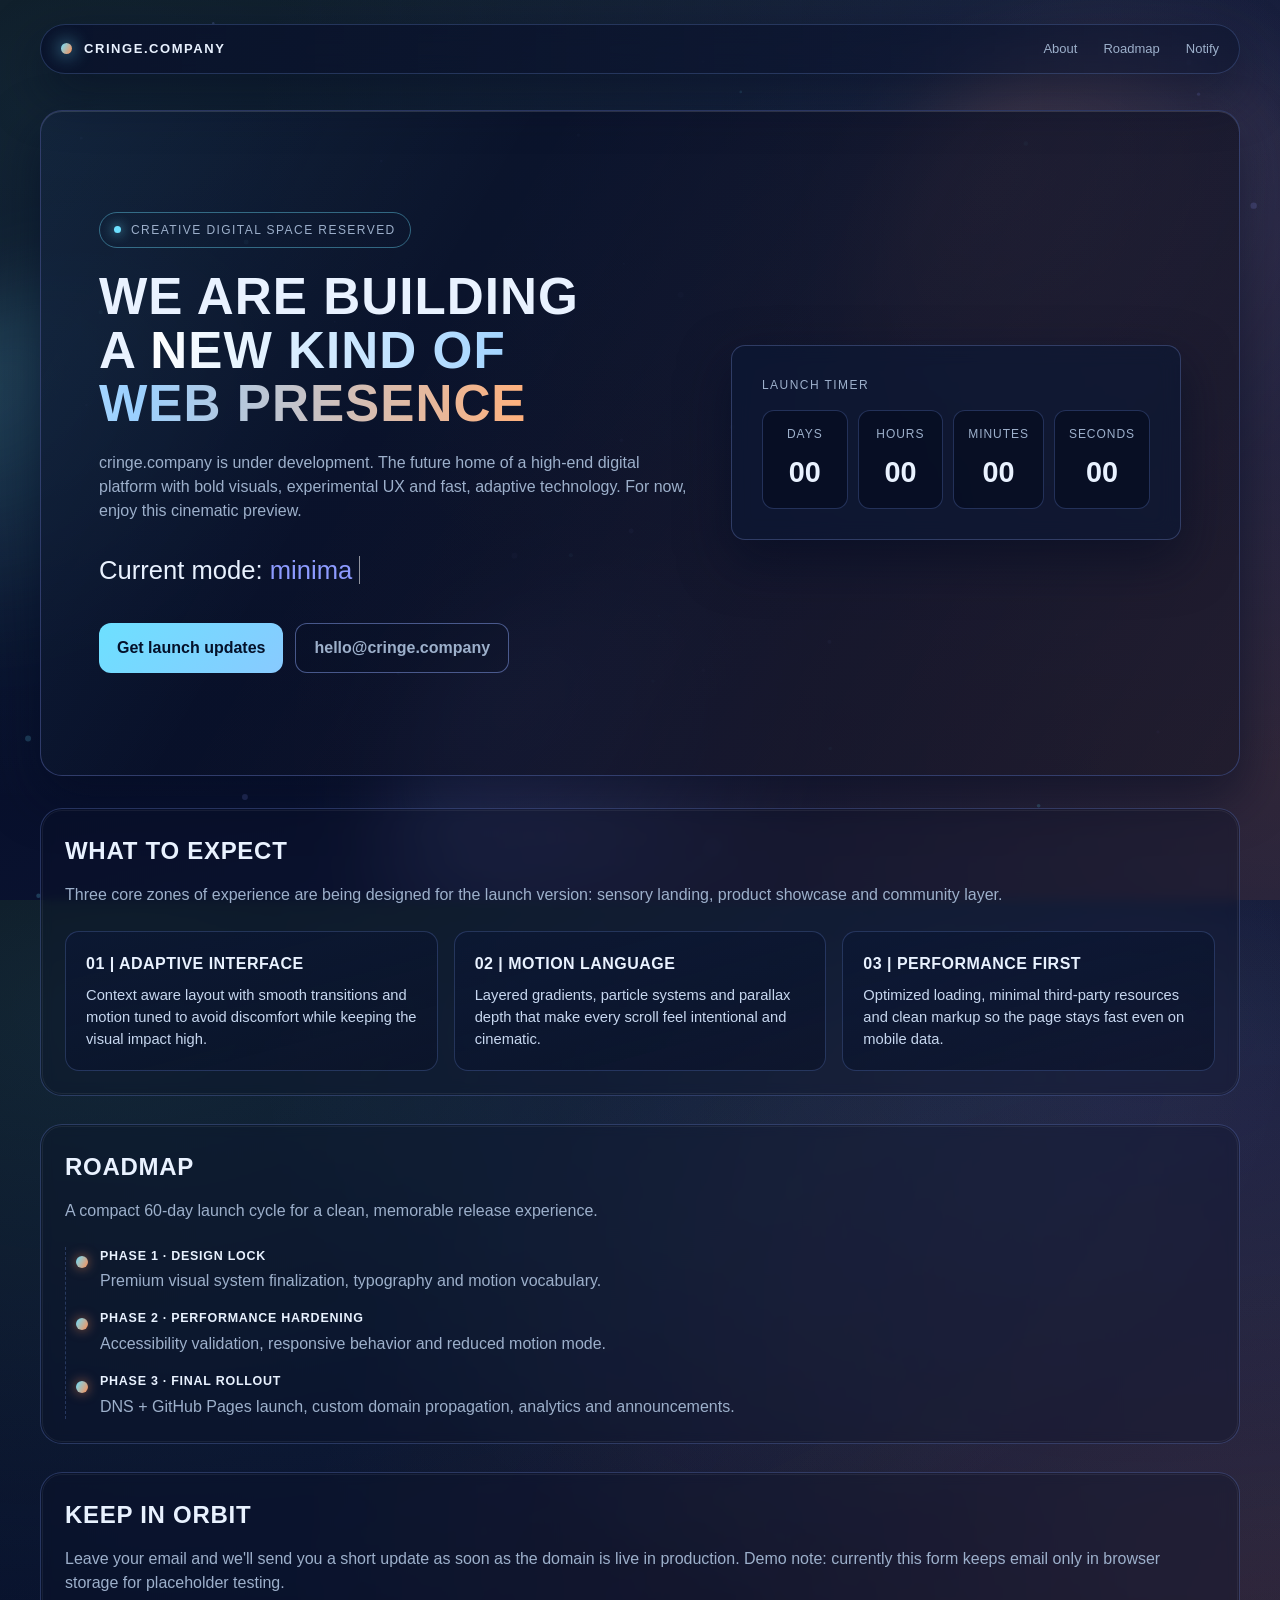
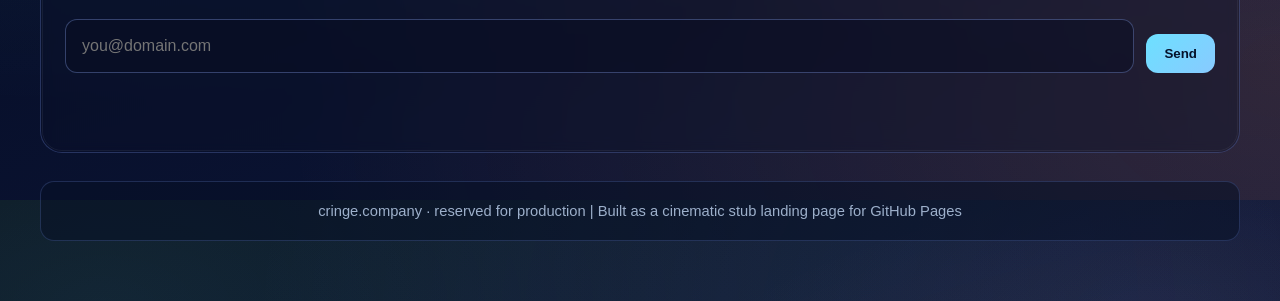
==== commit 9fc5dae7: "Force top-of-page on first paint Made-with: Cursor" ====
--- a/index.html
+++ b/index.html
@@ -801,6 +801,32 @@
   </div>
 
   <script>
+    const resetScrollPosition = () => {
+      if (window.location.hash) return;
+      if (window.scrollY > 0) {
+        window.scrollTo({
+          top: 0,
+          left: 0,
+          behavior: "auto",
+        });
+      }
+    };
+    try {
+      if ("scrollRestoration" in window.history) {
+        window.history.scrollRestoration = "manual";
+      }
+      if (document.readyState === "loading") {
+        window.addEventListener("DOMContentLoaded", resetScrollPosition);
+      } else {
+        resetScrollPosition();
+      }
+      window.addEventListener("pageshow", () => {
+        resetScrollPosition();
+      });
+    } catch (error) {
+      // ignore browsers that do not support pageshow behavior
+    }
+
     const canvas = document.getElementById("particleCanvas");
     const ctx = canvas ? canvas.getContext("2d") : null;
     const launchPanel = document.getElementById("launchPanel");
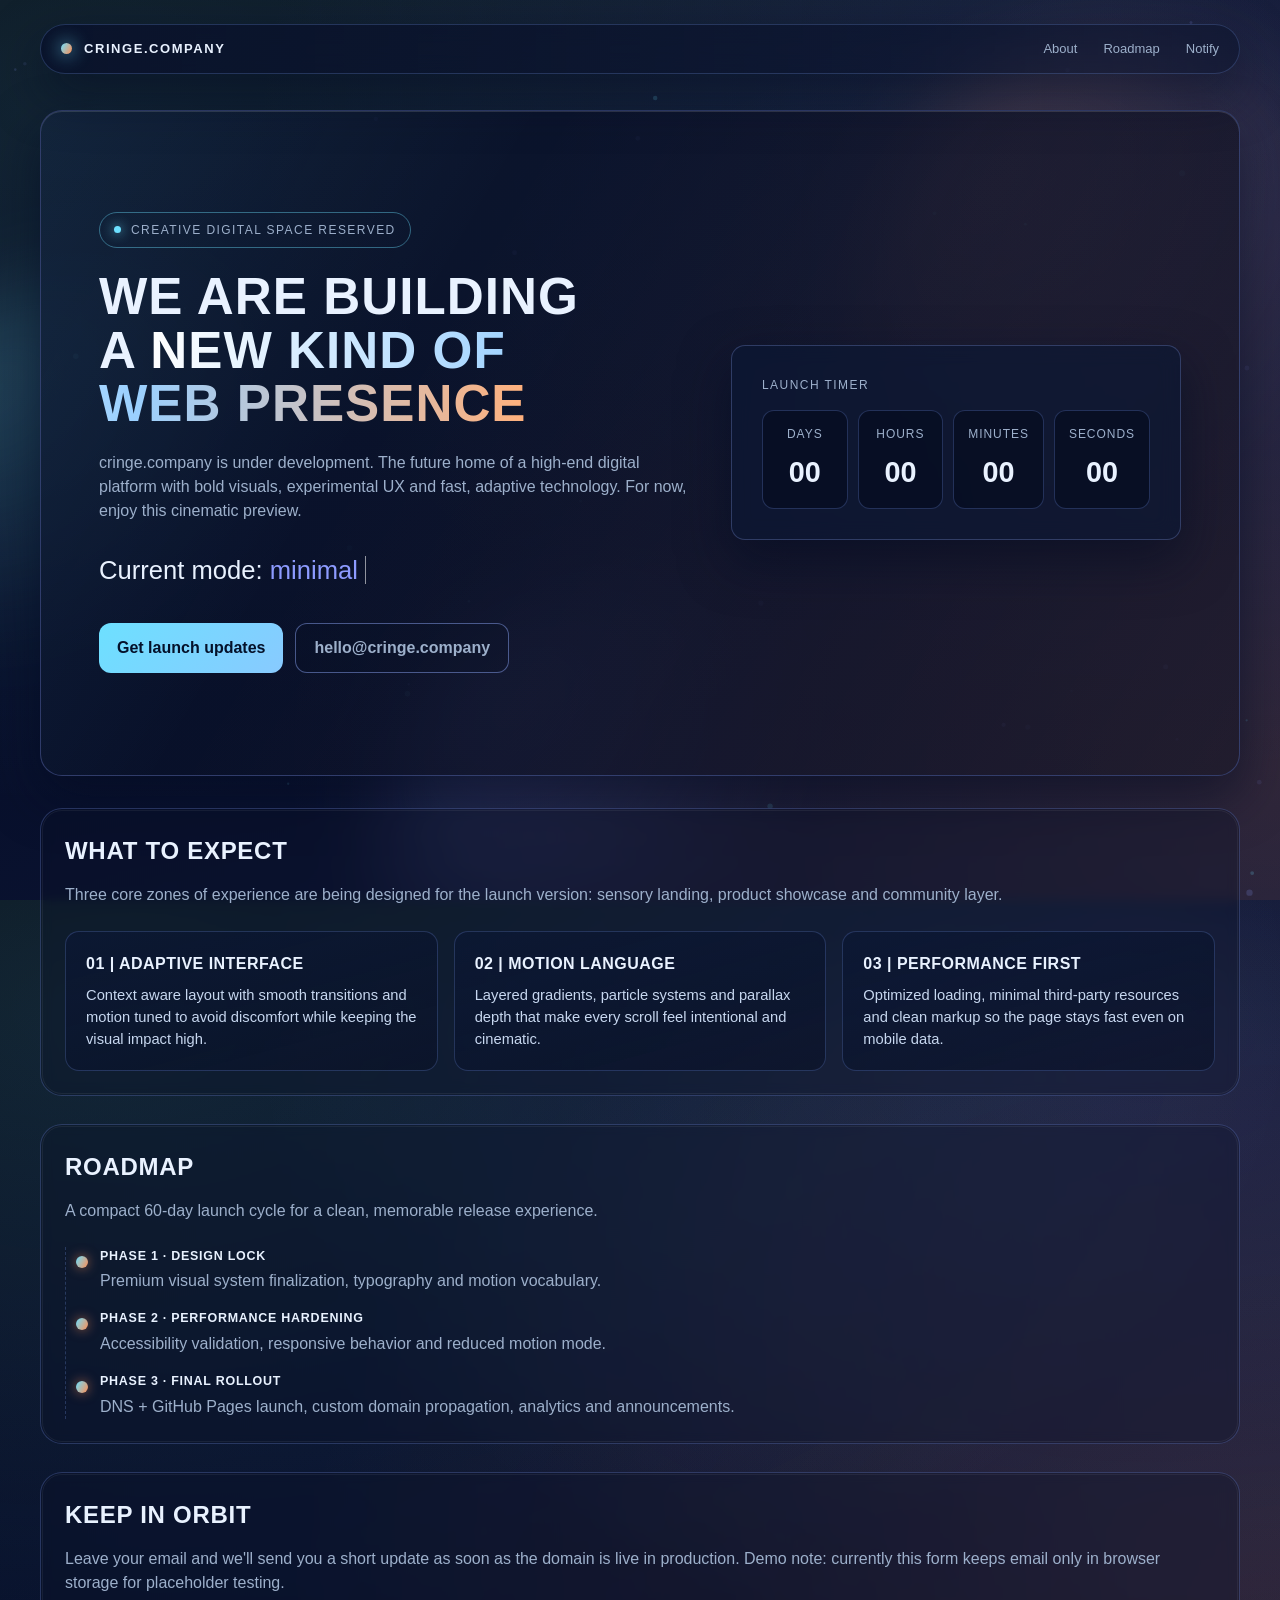
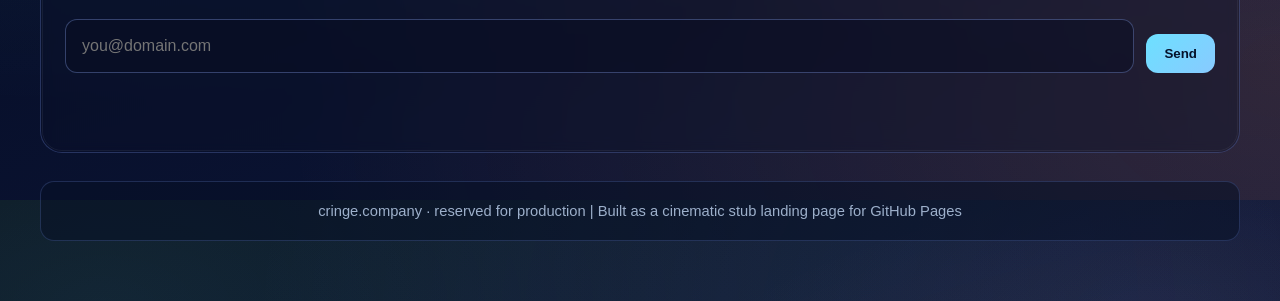
==== commit d1991256: "Refactor landing: move styles and scripts to external files; fix viewport flicker" ====
--- a/index.html
+++ b/index.html
@@ -12,663 +12,7 @@
   <meta name="theme-color" content="#050913" />
   <link rel="canonical" href="https://cringe.company/" />
   <title>cringe.company — Coming soon</title>
-  <style>
-    :root {
-      --bg-0: #050913;
-      --bg-1: #070f2a;
-      --bg-2: #0d1638;
-      --card: rgba(11, 24, 53, 0.62);
-      --text: #e9f2ff;
-      --muted: #9db0cb;
-      --accent: #6de0ff;
-      --accent-2: #ff8e53;
-      --accent-3: #8d9bff;
-      --line: rgba(128, 168, 255, 0.24);
-      --shadow: 0 20px 50px rgba(4, 11, 32, 0.55);
-      --radius-lg: 22px;
-      --radius-sm: 14px;
-      --container: 1200px;
-      --transition: 300ms cubic-bezier(0.2, 0.9, 0.2, 1);
-      --font-display: "Syne", "Trebuchet MS", "Segoe UI", sans-serif;
-      --font-body: "Space Grotesk", "Inter", "Arial", sans-serif;
-      --page-background: radial-gradient(1200px 700px at 8% 12%, rgba(111, 224, 255, 0.13), transparent),
-        radial-gradient(900px 650px at 90% 14%, rgba(141, 155, 255, 0.15), transparent),
-        radial-gradient(1000px 800px at 100% 85%, rgba(255, 142, 83, 0.15), transparent),
-        linear-gradient(160deg, var(--bg-0), var(--bg-1), var(--bg-2));
-    }
-
-    * {
-      box-sizing: border-box;
-      margin: 0;
-      padding: 0;
-      border: 0;
-    }
-
-    html,
-    body {
-      min-height: 100%;
-      width: 100%;
-      height: 100%;
-      background: var(--page-background);
-      overscroll-behavior: none;
-    }
-
-    body {
-      font-family: var(--font-body);
-      background: var(--page-background);
-      color: var(--text);
-      line-height: 1.5;
-      overflow-x: hidden;
-      position: relative;
-      overscroll-behavior: none;
-    }
-
-    body::before {
-      content: "";
-      position: fixed;
-      inset: 0;
-      background-image: linear-gradient(90deg, rgba(255, 255, 255, 0.05) 1px, transparent 1px),
-        linear-gradient(180deg, rgba(255, 255, 255, 0.04) 1px, transparent 1px);
-      background-size: 80px 80px;
-      opacity: 0.16;
-      pointer-events: none;
-      z-index: 2;
-      mix-blend-mode: soft-light;
-    }
-
-    #particleCanvas {
-      position: fixed;
-      inset: 0;
-      width: 100%;
-      height: 100%;
-      z-index: 0;
-      opacity: 0.4;
-      filter: blur(0.2px);
-      transition: opacity 120ms linear;
-      will-change: opacity;
-    }
-
-    .aurora {
-      position: fixed;
-      inset: 0;
-      pointer-events: none;
-      z-index: 1;
-      overflow: hidden;
-      mix-blend-mode: screen;
-      transition: opacity 120ms linear;
-      will-change: transform, opacity;
-    }
-
-    .aurora .blob {
-      position: absolute;
-      border-radius: 50%;
-      filter: blur(42px);
-      opacity: 0.26;
-      animation: drift 24s linear infinite;
-    }
-
-    .blob.one {
-      width: 450px;
-      height: 450px;
-      left: -120px;
-      top: 30%;
-      background: radial-gradient(circle at 20% 20%, rgba(109, 224, 255, 0.8), transparent 60%);
-      animation-duration: 46s;
-    }
-
-    .blob.two {
-      width: 540px;
-      height: 540px;
-      right: -120px;
-      top: 5%;
-      background: radial-gradient(circle at 20% 20%, rgba(255, 142, 83, 0.9), transparent 65%);
-      animation-duration: 56s;
-    }
-
-    .blob.three {
-      width: 500px;
-      height: 500px;
-      left: 30%;
-      bottom: -180px;
-      background: radial-gradient(circle at 20% 20%, rgba(141, 155, 255, 0.8), transparent 58%);
-      animation-duration: 52s;
-    }
-
-    @keyframes drift {
-      0% {
-        transform: translate3d(0, 0, 0) scale(1);
-      }
-
-      50% {
-        transform: translate3d(18px, -14px, 0) scale(1.05);
-      }
-
-      100% {
-        transform: translate3d(0, 0, 0) scale(1);
-      }
-    }
-
-    .noise {
-      position: fixed;
-      inset: 0;
-      z-index: 3;
-      pointer-events: none;
-      background: repeating-linear-gradient(
-          0deg,
-          transparent 0,
-          transparent 98px,
-          rgba(255, 255, 255, 0.02) 98px,
-          rgba(255, 255, 255, 0.02) 99px
-        ),
-        repeating-linear-gradient(
-          90deg,
-          transparent 0,
-          transparent 98px,
-          rgba(255, 255, 255, 0.02) 98px,
-          rgba(255, 255, 255, 0.02) 99px
-        );
-      opacity: 0.08;
-      mix-blend-mode: soft-light;
-      transition: opacity 120ms linear;
-      will-change: opacity;
-    }
-
-    body.is-scrolling::before,
-    body.is-scrolling .aurora,
-    body.is-scrolling .noise,
-    body.is-scrolling #particleCanvas {
-      opacity: 0;
-    }
-
-    .page {
-      position: relative;
-      z-index: 4;
-      width: min(var(--container), calc(100% - 2rem));
-      margin: 0 auto;
-      padding: 24px 0 60px;
-    }
-
-    .nav {
-      position: sticky;
-      top: 16px;
-      z-index: 10;
-      backdrop-filter: blur(10px);
-      background: linear-gradient(90deg, rgba(9, 17, 43, 0.84), rgba(9, 17, 43, 0.52));
-      border: 1px solid rgba(126, 170, 255, 0.22);
-      border-radius: 999px;
-      padding: 14px 20px;
-      margin-bottom: 36px;
-      display: flex;
-      align-items: center;
-      justify-content: space-between;
-      box-shadow: var(--shadow);
-    }
-
-    .brand {
-      display: flex;
-      align-items: center;
-      gap: 12px;
-      letter-spacing: 0.12em;
-      text-transform: uppercase;
-      font-size: 13px;
-      font-family: var(--font-display);
-      font-weight: 700;
-    }
-
-    .brand .dot {
-      width: 11px;
-      height: 11px;
-      border-radius: 50%;
-      background: linear-gradient(120deg, var(--accent), var(--accent-2));
-      box-shadow: 0 0 18px var(--accent);
-      animation: pulse 2s ease-in-out infinite;
-    }
-
-    @keyframes pulse {
-      0%,
-      100% {
-        transform: scale(1);
-      }
-
-      50% {
-        transform: scale(1.35);
-      }
-    }
-
-    .nav a {
-      color: var(--muted);
-      text-decoration: none;
-      font-size: 13px;
-      margin-left: 18px;
-      transition: color var(--transition);
-    }
-
-    .nav-links {
-      display: flex;
-      align-items: center;
-      gap: 8px;
-      flex-wrap: wrap;
-      justify-content: flex-end;
-    }
-
-    .nav a:hover {
-      color: var(--text);
-    }
-
-    .hero {
-      position: relative;
-      min-height: 74vh;
-      border-radius: var(--radius-lg);
-      border: 1px solid rgba(137, 158, 255, 0.3);
-      padding: 58px;
-      background: linear-gradient(145deg, rgba(10, 18, 42, 0.82), rgba(8, 15, 40, 0.82));
-      box-shadow: inset 0 1px 0 rgba(255, 255, 255, 0.15), var(--shadow);
-      overflow: hidden;
-      margin-bottom: 32px;
-      display: grid;
-      grid-template-columns: 1.2fr 0.9fr;
-      gap: 32px;
-      align-items: center;
-    }
-
-    .hero::after {
-      content: "";
-      position: absolute;
-      inset: 0;
-      background: linear-gradient(120deg, rgba(109, 224, 255, 0.08), transparent 32%, rgba(255, 142, 83, 0.08));
-      pointer-events: none;
-    }
-
-    .hero-inner {
-      position: relative;
-      z-index: 1;
-    }
-
-    .tag {
-      display: inline-flex;
-      align-items: center;
-      gap: 10px;
-      border: 1px solid rgba(109, 224, 255, 0.4);
-      border-radius: 999px;
-      padding: 8px 14px;
-      font-size: 12px;
-      letter-spacing: 0.12em;
-      text-transform: uppercase;
-      color: var(--muted);
-      margin-bottom: 22px;
-    }
-
-    .tag .beam {
-      width: 7px;
-      height: 7px;
-      background: var(--accent);
-      border-radius: 50%;
-      box-shadow: 0 0 12px var(--accent);
-      animation: pulse 1.3s infinite;
-    }
-
-    h1 {
-      font-family: var(--font-display);
-      font-size: clamp(2rem, 4vw, 4rem);
-      line-height: 1.05;
-      letter-spacing: 0.02em;
-      text-wrap: balance;
-      text-transform: uppercase;
-      margin-bottom: 20px;
-    }
-
-    .title-grad {
-      background: linear-gradient(90deg, #ffffff, #9ad0ff, #ffb07c);
-      -webkit-background-clip: text;
-      color: transparent;
-    }
-
-    .subtitle {
-      color: var(--muted);
-      max-width: 70ch;
-      font-size: 1rem;
-      margin-bottom: 28px;
-    }
-
-    .type-wrap {
-      margin-bottom: 18px;
-      font-family: var(--font-display);
-      font-size: clamp(1.2rem, 2vw, 2rem);
-      min-height: 54px;
-    }
-
-    .type-word {
-      color: var(--accent-3);
-      border-right: 1px solid rgba(255, 255, 255, 0.55);
-      padding-right: 7px;
-      animation: blink 1s steps(2) infinite;
-    }
-
-    @keyframes blink {
-      50% {
-        border-color: transparent;
-      }
-    }
-
-    .cta-row {
-      display: flex;
-      flex-wrap: wrap;
-      gap: 12px;
-    }
-
-    .btn {
-      display: inline-flex;
-      align-items: center;
-      gap: 10px;
-      border-radius: 12px;
-      padding: 12px 18px;
-      font-weight: 600;
-      cursor: pointer;
-      transition: transform var(--transition), box-shadow var(--transition), background var(--transition);
-      text-decoration: none;
-    }
-
-    .btn-primary {
-      background: linear-gradient(135deg, var(--accent), #88caff);
-      color: #04112a;
-    }
-
-    .btn-primary:hover {
-      transform: translateY(-2px);
-      box-shadow: 0 16px 34px rgba(109, 224, 255, 0.35);
-    }
-
-    .btn-ghost {
-      color: var(--muted);
-      border: 1px solid rgba(146, 172, 255, 0.46);
-      background: rgba(11, 20, 40, 0.24);
-    }
-
-    .btn-ghost:hover {
-      transform: translateY(-2px);
-      color: var(--text);
-    }
-
-    .glow-panel {
-      position: relative;
-      border-radius: var(--radius-sm);
-      padding: 30px;
-      background: var(--card);
-      border: 1px solid rgba(148, 171, 255, 0.25);
-      box-shadow: var(--shadow);
-      backdrop-filter: blur(10px);
-      z-index: 1;
-    }
-
-    .glow-panel .clock {
-      display: flex;
-      align-items: center;
-      gap: 10px;
-      margin-bottom: 16px;
-      color: var(--muted);
-      font-size: 12px;
-      text-transform: uppercase;
-      letter-spacing: 0.12em;
-    }
-
-    .counter {
-      display: grid;
-      grid-template-columns: repeat(4, 1fr);
-      gap: 10px;
-    }
-
-    .count-item {
-      background: rgba(7, 14, 34, 0.8);
-      border: 1px solid rgba(126, 160, 255, 0.24);
-      border-radius: 12px;
-      padding: 14px;
-      text-align: center;
-    }
-
-    .count-item span:first-child {
-      display: block;
-      font-size: 0.75rem;
-      color: var(--muted);
-      letter-spacing: 0.08em;
-      text-transform: uppercase;
-      margin-bottom: 8px;
-    }
-
-    .count-item strong {
-      display: block;
-      font-size: 1.8rem;
-      font-family: var(--font-display);
-      color: var(--text);
-    }
-
-    .section {
-      margin: 28px 0;
-      padding: 24px;
-      border-radius: var(--radius-lg);
-      background: rgba(10, 18, 40, 0.32);
-      border: 1px solid rgba(132, 160, 255, 0.25);
-      position: relative;
-      overflow: hidden;
-      backdrop-filter: blur(6px);
-    }
-
-    .section::before {
-      content: "";
-      position: absolute;
-      inset: 1px;
-      border: 1px solid rgba(255, 255, 255, 0.06);
-      border-radius: 20px;
-      pointer-events: none;
-    }
-
-    .section h2 {
-      margin-bottom: 14px;
-      font-family: var(--font-display);
-      font-size: 1.5rem;
-      letter-spacing: 0.03em;
-      text-transform: uppercase;
-    }
-
-    .section p {
-      color: var(--muted);
-      margin-bottom: 24px;
-    }
-
-    .features {
-      display: grid;
-      gap: 16px;
-      grid-template-columns: repeat(3, minmax(0, 1fr));
-    }
-
-    .feature {
-      position: relative;
-      padding: 20px;
-      border-radius: 14px;
-      border: 1px solid rgba(126, 162, 255, 0.22);
-      background: linear-gradient(165deg, rgba(12, 23, 52, 0.8), rgba(10, 18, 39, 0.62));
-      transform-style: preserve-3d;
-      --rx: 0deg;
-      --ry: 0deg;
-      transition: transform 200ms ease;
-    }
-
-    .feature:hover {
-      transform: perspective(800px) rotateX(var(--rx)) rotateY(var(--ry));
-    }
-
-    .feature h3 {
-      font-size: 1rem;
-      margin-bottom: 8px;
-      text-transform: uppercase;
-      letter-spacing: 0.03em;
-    }
-
-    .feature p {
-      font-size: 0.92rem;
-      margin: 0;
-      color: #c7d7ef;
-    }
-
-    .timeline {
-      display: grid;
-      gap: 16px;
-      margin-top: 18px;
-      padding-left: 18px;
-      border-left: 1px dashed var(--line);
-    }
-
-    .step {
-      position: relative;
-      padding-left: 16px;
-      color: var(--muted);
-    }
-
-    .step::before {
-      content: "";
-      position: absolute;
-      left: -8px;
-      top: 9px;
-      width: 12px;
-      height: 12px;
-      border-radius: 50%;
-      background: linear-gradient(120deg, var(--accent), var(--accent-2));
-      box-shadow: 0 0 12px rgba(255, 142, 83, 0.6);
-    }
-
-    .step strong {
-      color: var(--text);
-      display: block;
-      margin-bottom: 4px;
-      text-transform: uppercase;
-      letter-spacing: 0.06em;
-      font-size: 0.78rem;
-    }
-
-    .notify {
-      display: grid;
-      gap: 12px;
-      align-items: end;
-      grid-template-columns: 1fr auto;
-    }
-
-    .sr-only {
-      position: absolute;
-      width: 1px;
-      height: 1px;
-      padding: 0;
-      margin: -1px;
-      overflow: hidden;
-      clip: rect(0, 0, 0, 0);
-      white-space: nowrap;
-      border: 0;
-    }
-
-    .notify input {
-      width: 100%;
-      padding: 14px 16px;
-      border-radius: 12px;
-      border: 1px solid rgba(142, 173, 255, 0.32);
-      background: rgba(8, 13, 32, 0.5);
-      color: var(--text);
-      font: inherit;
-      outline: none;
-    }
-
-    .notify input:focus {
-      border-color: rgba(109, 224, 255, 0.9);
-      box-shadow: 0 0 0 4px rgba(109, 224, 255, 0.15);
-    }
-
-    .notify-status {
-      grid-column: 1 / -1;
-      min-height: 1.2em;
-      font-size: 0.9rem;
-      color: var(--muted);
-      margin-top: 2px;
-    }
-
-    @media (prefers-reduced-motion: reduce) {
-      *, *::before, *::after {
-        animation: none !important;
-        transition: none !important;
-      }
-
-      .noise,
-      .aurora,
-      #particleCanvas,
-      body::before {
-        display: none;
-      }
-
-      .type-word {
-        border-right: 0;
-      }
-
-      .reveal {
-        opacity: 1;
-        transform: none;
-      }
-    }
-
-    .footer {
-      margin-top: 24px;
-      padding: 18px 20px;
-      border-radius: 14px;
-      border: 1px solid rgba(126, 160, 255, 0.2);
-      background: rgba(8, 16, 38, 0.56);
-      text-align: center;
-      color: var(--muted);
-      font-size: 0.92rem;
-    }
-
-    .reveal {
-      opacity: 0;
-      transform: translateY(24px);
-      transition: opacity 500ms var(--transition), transform 500ms var(--transition);
-    }
-
-    .reveal.show {
-      opacity: 1;
-      transform: none;
-    }
-
-    @media (max-width: 900px) {
-      .hero {
-        grid-template-columns: 1fr;
-        padding: 38px;
-      }
-
-      .notify {
-        grid-template-columns: 1fr;
-      }
-
-      .features {
-        grid-template-columns: 1fr;
-      }
-    }
-
-    @media (max-width: 620px) {
-      .page {
-        width: min(100%, calc(100% - 1rem));
-      }
-
-      .hero {
-        padding: 30px;
-      }
-
-      .nav {
-        padding: 12px;
-        gap: 12px;
-        align-items: flex-start;
-        flex-wrap: wrap;
-      }
-
-      .nav-links {
-        width: 100%;
-        justify-content: flex-start;
-      }
-    }
-  </style>
+  <link rel="stylesheet" href="styles.css" />
 </head>
 <body>
   <canvas id="particleCanvas"></canvas>
@@ -800,340 +144,6 @@
     </footer>
   </div>
 
-  <script>
-    const resetScrollPosition = () => {
-      if (window.location.hash) return;
-      if (window.scrollY > 0) {
-        window.scrollTo({
-          top: 0,
-          left: 0,
-          behavior: "auto",
-        });
-      }
-    };
-    try {
-      if ("scrollRestoration" in window.history) {
-        window.history.scrollRestoration = "manual";
-      }
-      if (document.readyState === "loading") {
-        window.addEventListener("DOMContentLoaded", resetScrollPosition);
-      } else {
-        resetScrollPosition();
-      }
-      window.addEventListener("pageshow", () => {
-        resetScrollPosition();
-      });
-    } catch (error) {
-      // ignore browsers that do not support pageshow behavior
-    }
-
-    const canvas = document.getElementById("particleCanvas");
-    const ctx = canvas ? canvas.getContext("2d") : null;
-    const launchPanel = document.getElementById("launchPanel");
-    let dots = [];
-    const isMobileViewport = window.matchMedia("(max-width: 768px)").matches;
-    const networkInfo = navigator.connection || navigator.mozConnection || navigator.webkitConnection;
-    const saveData = !!(networkInfo && networkInfo.saveData);
-    const baseCount = (navigator.hardwareConcurrency && navigator.hardwareConcurrency <= 4) || isMobileViewport || saveData ? 40 : 84;
-    const reducedMotionQuery = window.matchMedia("(prefers-reduced-motion: reduce)");
-    const hasCoarsePointer = window.matchMedia("(pointer: coarse)").matches;
-    const isLowPowerDevice = (navigator.hardwareConcurrency && navigator.hardwareConcurrency <= 4) || hasCoarsePointer || isMobileViewport || saveData;
-    const maxLineLinks = isLowPowerDevice ? 28 : 70;
-    const particleFrameSkip = isLowPowerDevice ? 1 : 0;
-    const particleRatioClamp = isLowPowerDevice ? 1.3 : 1.8;
-    let skipNextParticleFrame = 0;
-    let viewportWidth = window.innerWidth;
-    let viewportHeight = window.innerHeight;
-    let scrollPerfTimer = null;
-    let scrollPaintPaused = false;
-    let particleFrame = 0;
-    let particleRunning = false;
-
-    function pauseForScrollPerformance() {
-      if (!ctx || scrollPaintPaused || reducedMotionQuery.matches) return;
-      scrollPaintPaused = true;
-      stopParticleLoop();
-      document.body.classList.add("is-scrolling");
-      clearTimeout(scrollPerfTimer);
-      scrollPerfTimer = setTimeout(() => {
-        scrollPaintPaused = false;
-        scrollPerfTimer = null;
-        document.body.classList.remove("is-scrolling");
-        startParticleLoop();
-      }, 140);
-    }
-
-    function getParticleCount() {
-      const densityDivisor = isLowPowerDevice ? 9000 : 7000;
-      const area = viewportWidth * viewportHeight;
-      const estimatedCount = Math.round(area / densityDivisor);
-      return Math.max(28, Math.min(baseCount, estimatedCount));
-    }
-
-    function syncCanvasSize() {
-      if (!ctx || reducedMotionQuery.matches) return;
-      const ratio = Math.min(particleRatioClamp, window.devicePixelRatio || 1);
-      viewportWidth = window.innerWidth;
-      viewportHeight = window.innerHeight;
-
-      canvas.width = Math.floor(viewportWidth * ratio);
-      canvas.height = Math.floor(viewportHeight * ratio);
-      canvas.style.width = `${window.innerWidth}px`;
-      canvas.style.height = `${window.innerHeight}px`;
-      ctx.setTransform(ratio, 0, 0, ratio, 0, 0);
-
-      const count = getParticleCount();
-      if (dots.length !== count) dots = [];
-      if (!dots.length) {
-        for (let i = 0; i < count; i += 1) {
-          dots.push({
-            x: Math.random() * viewportWidth,
-            y: Math.random() * viewportHeight,
-            r: 0.8 + Math.random() * 2.4,
-            vx: -0.35 + Math.random() * 0.7,
-            vy: -0.35 + Math.random() * 0.7,
-            p: 0.22 + Math.random() * 0.35,
-            c: Math.random() > 0.5 ? [109, 224, 255] : [141, 155, 255],
-            s: 40 + Math.random() * 80,
-          });
-        }
-      }
-    }
-
-    function step() {
-      if (!ctx || reducedMotionQuery.matches || document.hidden) {
-        particleRunning = false;
-        particleFrame = 0;
-        return;
-      }
-
-      if (skipNextParticleFrame > 0) {
-        skipNextParticleFrame -= 1;
-        particleFrame = requestAnimationFrame(step);
-        return;
-      }
-      if (particleFrameSkip > 0) {
-        skipNextParticleFrame = particleFrameSkip;
-      }
-
-      ctx.clearRect(0, 0, viewportWidth, viewportHeight);
-      for (let i = 0; i < dots.length; i += 1) {
-        const d = dots[i];
-        d.x += d.vx;
-        d.y += d.vy;
-
-        if (d.x < 0 || d.x > viewportWidth) d.vx = -d.vx;
-        if (d.y < 0 || d.y > viewportHeight) d.vy = -d.vy;
-
-        if (dots.length <= maxLineLinks) {
-          for (let j = i + 1; j < dots.length; j += 1) {
-            const e = dots[j];
-            const dx = d.x - e.x;
-            const dy = d.y - e.y;
-            const dist = Math.hypot(dx, dy);
-            if (dist < d.s) {
-              const alpha = 1 - dist / d.s;
-              ctx.strokeStyle = `rgba(109,224,255,${alpha * 0.08})`;
-              ctx.lineWidth = 1;
-              ctx.beginPath();
-              ctx.moveTo(d.x, d.y);
-              ctx.lineTo(e.x, e.y);
-              ctx.stroke();
-            }
-          }
-        }
-
-        ctx.fillStyle = `rgba(${d.c[0]}, ${d.c[1]}, ${d.c[2]}, ${Math.min(0.95, Math.max(0.06, d.p))})`;
-        ctx.beginPath();
-        ctx.arc(d.x, d.y, d.r, 0, Math.PI * 2);
-        ctx.fill();
-      }
-      particleFrame = requestAnimationFrame(step);
-    }
-
-    function stopParticleLoop() {
-      if (!particleRunning) return;
-      if (particleFrame) {
-        cancelAnimationFrame(particleFrame);
-      }
-      particleRunning = false;
-      particleFrame = 0;
-    }
-
-    function startParticleLoop() {
-      if (!ctx || reducedMotionQuery.matches || document.hidden || particleRunning) return;
-      syncCanvasSize();
-      particleRunning = true;
-      particleFrame = requestAnimationFrame(step);
-    }
-
-    function restartParticleLoop() {
-      stopParticleLoop();
-      dots = [];
-      startParticleLoop();
-    }
-
-    window.addEventListener("resize", restartParticleLoop);
-    window.addEventListener("scroll", pauseForScrollPerformance, { passive: true });
-    function handleReducedMotionChange(event) {
-      if (event.matches) {
-        stopParticleLoop();
-      } else {
-        startParticleLoop();
-      }
-    }
-    if (typeof reducedMotionQuery.addEventListener === "function") {
-      reducedMotionQuery.addEventListener("change", handleReducedMotionChange);
-    } else if (typeof reducedMotionQuery.addListener === "function") {
-      reducedMotionQuery.addListener(handleReducedMotionChange);
-    }
-    document.addEventListener("visibilitychange", () => {
-      if (document.hidden) {
-        stopParticleLoop();
-      } else {
-        startParticleLoop();
-      }
-    });
-    startParticleLoop();
-
-    const words = ["experimental", "minimalist", "futuristic", "audacious"];
-    let wordIndex = 0;
-    let charIndex = 0;
-    let direction = "forward";
-    const typeWord = document.getElementById("typeWord");
-
-    function pulseType() {
-      const word = words[wordIndex];
-      const isTyping = direction === "forward";
-      charIndex += isTyping ? 1 : -1;
-
-      if (charIndex < 0) charIndex = 0;
-      if (charIndex > word.length) charIndex = word.length;
-
-      typeWord.textContent = word.slice(0, charIndex);
-
-      let delay = isTyping ? 70 : 35;
-
-      if (isTyping && charIndex === word.length) {
-        direction = "backward";
-        delay = 900;
-      } else if (!isTyping && charIndex === 0) {
-        direction = "forward";
-        wordIndex = (wordIndex + 1) % words.length;
-        delay = 330;
-      }
-
-      setTimeout(pulseType, delay);
-    }
-
-    typeWord.textContent = "";
-    setTimeout(pulseType, 400);
-
-    const targetDateConfig = launchPanel && launchPanel.dataset && launchPanel.dataset.launchDate;
-    const fallbackDate = new Date();
-    fallbackDate.setDate(fallbackDate.getDate() + 37);
-    const parsedLaunchDate = targetDateConfig ? new Date(targetDateConfig) : null;
-    const targetDate = parsedLaunchDate && !Number.isNaN(parsedLaunchDate.getTime()) ? parsedLaunchDate : fallbackDate;
-    const get = (id) => document.getElementById(id);
-    let countdownTimer = null;
-
-    function stopTimer() {
-      if (countdownTimer) {
-        clearInterval(countdownTimer);
-        countdownTimer = null;
-      }
-    }
-
-    function updateTimer() {
-      const now = new Date();
-      const diff = targetDate - now;
-      if (diff <= 0) {
-        get("days").textContent = "00";
-        get("hours").textContent = "00";
-        get("minutes").textContent = "00";
-        get("seconds").textContent = "00";
-        stopTimer();
-        return;
-      }
-      const day = Math.floor(diff / (1000 * 60 * 60 * 24));
-      const hour = Math.floor((diff / (1000 * 60 * 60)) % 24);
-      const minute = Math.floor((diff / (1000 * 60)) % 60);
-      const sec = Math.floor((diff / 1000) % 60);
-      get("days").textContent = String(day).padStart(2, "0");
-      get("hours").textContent = String(hour).padStart(2, "0");
-      get("minutes").textContent = String(minute).padStart(2, "0");
-      get("seconds").textContent = String(sec).padStart(2, "0");
-    }
-    updateTimer();
-    countdownTimer = setInterval(updateTimer, 1000);
-
-    const obs = new IntersectionObserver(
-      (items) => {
-        items.forEach((item) => {
-          if (item.isIntersecting) item.target.classList.add("show");
-        });
-      },
-      { threshold: 0.12 }
-    );
-    document.querySelectorAll(".reveal").forEach((node) => obs.observe(node));
-
-    document.querySelectorAll("[data-tilt]").forEach((el) => {
-      el.addEventListener("pointermove", (event) => {
-        const box = el.getBoundingClientRect();
-        const px = ((event.clientX - box.left) / box.width) * 2 - 1;
-        const py = ((event.clientY - box.top) / box.height) * 2 - 1;
-        el.style.setProperty("--rx", `${-py * 5}deg`);
-        el.style.setProperty("--ry", `${px * 7}deg`);
-      });
-      el.addEventListener("pointerleave", () => {
-        el.style.setProperty("--rx", "0deg");
-        el.style.setProperty("--ry", "0deg");
-      });
-    });
-
-    const email = document.getElementById("email");
-    const form = document.getElementById("notifyForm");
-    const notifyStatus = document.getElementById("notifyStatus");
-    const notifyStorageKey = "notifyEmail";
-    let storageAvailable = false;
-
-    (function detectStorage() {
-      try {
-        localStorage.setItem("__probe__", "1");
-        localStorage.removeItem("__probe__");
-        storageAvailable = true;
-      } catch (error) {
-        storageAvailable = false;
-      }
-    })();
-
-    if (storageAvailable) {
-      const savedEmail = localStorage.getItem(notifyStorageKey);
-      if (savedEmail) notifyStatus.textContent = "Demo mode: we already have your email saved for this browser.";
-    }
-
-    form.addEventListener("submit", (event) => {
-      event.preventDefault();
-      const currentEmail = email.value.trim();
-
-      if (!currentEmail || !email.checkValidity()) {
-        notifyStatus.textContent = "Please enter a valid email.";
-        return;
-      }
-
-      if (storageAvailable) {
-        try {
-          localStorage.setItem(notifyStorageKey, currentEmail);
-        } catch (error) {
-          storageAvailable = false;
-        }
-      }
-
-      form.reset();
-      notifyStatus.textContent = storageAvailable
-        ? "Thanks — demo mode: saved locally for this browser. We'll wire real notifications later."
-        : "Thanks — demo mode: submission accepted this session.";
-    });
-  </script>
+  <script src="main.js"></script>
 </body>
 </html>
--- a/styles.css
+++ b/styles.css
@@ -0,0 +1,667 @@
+:root {
+  --bg-0: #050913;
+  --bg-1: #070f2a;
+  --bg-2: #0d1638;
+  --card: rgba(11, 24, 53, 0.62);
+  --text: #e9f2ff;
+  --muted: #9db0cb;
+  --accent: #6de0ff;
+  --accent-2: #ff8e53;
+  --accent-3: #8d9bff;
+  --line: rgba(128, 168, 255, 0.24);
+  --shadow: 0 20px 50px rgba(4, 11, 32, 0.55);
+  --radius-lg: 22px;
+  --radius-sm: 14px;
+  --container: 1200px;
+  --transition: 300ms cubic-bezier(0.2, 0.9, 0.2, 1);
+  --font-display: "Syne", "Trebuchet MS", "Segoe UI", sans-serif;
+  --font-body: "Space Grotesk", "Inter", "Arial", sans-serif;
+  --page-background: radial-gradient(1200px 700px at 8% 12%, rgba(111, 224, 255, 0.13), transparent),
+    radial-gradient(900px 650px at 90% 14%, rgba(141, 155, 255, 0.15), transparent),
+    radial-gradient(1000px 800px at 100% 85%, rgba(255, 142, 83, 0.15), transparent),
+    linear-gradient(160deg, var(--bg-0), var(--bg-1), var(--bg-2));
+}
+
+* {
+  box-sizing: border-box;
+  margin: 0;
+  padding: 0;
+  border: 0;
+}
+
+html,
+body {
+  min-height: 100%;
+  width: 100%;
+  height: 100%;
+  background: var(--page-background);
+  overscroll-behavior: none;
+}
+
+body {
+  font-family: var(--font-body);
+  background: var(--page-background);
+  color: var(--text);
+  line-height: 1.5;
+  overflow-x: hidden;
+  position: relative;
+  overscroll-behavior: none;
+}
+
+body::before {
+  content: "";
+  position: fixed;
+  inset: 0;
+  background-image: linear-gradient(90deg, rgba(255, 255, 255, 0.05) 1px, transparent 1px),
+    linear-gradient(180deg, rgba(255, 255, 255, 0.04) 1px, transparent 1px);
+  background-size: 80px 80px;
+  opacity: 0.16;
+  pointer-events: none;
+  z-index: 2;
+  mix-blend-mode: soft-light;
+}
+
+#particleCanvas {
+  position: fixed;
+  inset: 0;
+  width: 100vw;
+  height: 100vh;
+  z-index: 0;
+  opacity: 0.4;
+  filter: blur(0.2px);
+  transition: opacity 120ms linear;
+  will-change: opacity;
+  transform: translateZ(0);
+}
+
+.aurora {
+  position: fixed;
+  top: 0;
+  left: 0;
+  right: 0;
+  bottom: 0;
+  width: 100vw;
+  height: 100vh;
+  pointer-events: none;
+  z-index: 1;
+  overflow: hidden;
+  mix-blend-mode: screen;
+  transition: opacity 120ms linear;
+  will-change: transform, opacity;
+  transform: translateZ(0);
+}
+
+.aurora .blob {
+  position: absolute;
+  border-radius: 50%;
+  filter: blur(42px);
+  opacity: 0.26;
+  animation: drift 24s linear infinite;
+}
+
+.blob.one {
+  width: 450px;
+  height: 450px;
+  left: -120px;
+  top: 30%;
+  background: radial-gradient(circle at 20% 20%, rgba(109, 224, 255, 0.8), transparent 60%);
+  animation-duration: 46s;
+}
+
+.blob.two {
+  width: 540px;
+  height: 540px;
+  right: -120px;
+  top: 5%;
+  background: radial-gradient(circle at 20% 20%, rgba(255, 142, 83, 0.9), transparent 65%);
+  animation-duration: 56s;
+}
+
+.blob.three {
+  width: 500px;
+  height: 500px;
+  left: 30%;
+  bottom: -180px;
+  background: radial-gradient(circle at 20% 20%, rgba(141, 155, 255, 0.8), transparent 58%);
+  animation-duration: 52s;
+}
+
+@keyframes drift {
+  0% {
+    transform: translate3d(0, 0, 0) scale(1);
+  }
+
+  50% {
+    transform: translate3d(18px, -14px, 0) scale(1.05);
+  }
+
+  100% {
+    transform: translate3d(0, 0, 0) scale(1);
+  }
+}
+
+.noise {
+  position: fixed;
+  top: 0;
+  left: 0;
+  right: 0;
+  bottom: 0;
+  width: 100vw;
+  height: 100vh;
+  z-index: 3;
+  pointer-events: none;
+  background: repeating-linear-gradient(
+      0deg,
+      transparent 0,
+      transparent 98px,
+      rgba(255, 255, 255, 0.02) 98px,
+      rgba(255, 255, 255, 0.02) 99px
+    ),
+    repeating-linear-gradient(
+      90deg,
+      transparent 0,
+      transparent 98px,
+      rgba(255, 255, 255, 0.02) 98px,
+      rgba(255, 255, 255, 0.02) 99px
+    );
+  opacity: 0.08;
+  mix-blend-mode: soft-light;
+  transition: opacity 120ms linear;
+  will-change: opacity;
+}
+
+body.is-scrolling::before,
+body.is-scrolling .aurora,
+body.is-scrolling .noise,
+body.is-scrolling #particleCanvas {
+  opacity: 0;
+}
+
+.page {
+  position: relative;
+  z-index: 4;
+  width: min(var(--container), calc(100% - 2rem));
+  margin: 0 auto;
+  padding: 24px 0 60px;
+}
+
+.nav {
+  position: sticky;
+  top: 16px;
+  z-index: 10;
+  backdrop-filter: blur(10px);
+  background: linear-gradient(90deg, rgba(9, 17, 43, 0.84), rgba(9, 17, 43, 0.52));
+  border: 1px solid rgba(126, 170, 255, 0.22);
+  border-radius: 999px;
+  padding: 14px 20px;
+  margin-bottom: 36px;
+  display: flex;
+  align-items: center;
+  justify-content: space-between;
+  box-shadow: var(--shadow);
+}
+
+.brand {
+  display: flex;
+  align-items: center;
+  gap: 12px;
+  letter-spacing: 0.12em;
+  text-transform: uppercase;
+  font-size: 13px;
+  font-family: var(--font-display);
+  font-weight: 700;
+}
+
+.brand .dot {
+  width: 11px;
+  height: 11px;
+  border-radius: 50%;
+  background: linear-gradient(120deg, var(--accent), var(--accent-2));
+  box-shadow: 0 0 18px var(--accent);
+  animation: pulse 2s ease-in-out infinite;
+}
+
+@keyframes pulse {
+  0%,
+  100% {
+    transform: scale(1);
+  }
+
+  50% {
+    transform: scale(1.35);
+  }
+}
+
+.nav a {
+  color: var(--muted);
+  text-decoration: none;
+  font-size: 13px;
+  margin-left: 18px;
+  transition: color var(--transition);
+}
+
+.nav-links {
+  display: flex;
+  align-items: center;
+  gap: 8px;
+  flex-wrap: wrap;
+  justify-content: flex-end;
+}
+
+.nav a:hover {
+  color: var(--text);
+}
+
+.hero {
+  position: relative;
+  min-height: 74vh;
+  border-radius: var(--radius-lg);
+  border: 1px solid rgba(137, 158, 255, 0.3);
+  padding: 58px;
+  background: linear-gradient(145deg, rgba(10, 18, 42, 0.82), rgba(8, 15, 40, 0.82));
+  box-shadow: inset 0 1px 0 rgba(255, 255, 255, 0.15), var(--shadow);
+  overflow: hidden;
+  margin-bottom: 32px;
+  display: grid;
+  grid-template-columns: 1.2fr 0.9fr;
+  gap: 32px;
+  align-items: center;
+}
+
+.hero::after {
+  content: "";
+  position: absolute;
+  inset: 0;
+  background: linear-gradient(120deg, rgba(109, 224, 255, 0.08), transparent 32%, rgba(255, 142, 83, 0.08));
+  pointer-events: none;
+}
+
+.hero-inner {
+  position: relative;
+  z-index: 1;
+}
+
+.tag {
+  display: inline-flex;
+  align-items: center;
+  gap: 10px;
+  border: 1px solid rgba(109, 224, 255, 0.4);
+  border-radius: 999px;
+  padding: 8px 14px;
+  font-size: 12px;
+  letter-spacing: 0.12em;
+  text-transform: uppercase;
+  color: var(--muted);
+  margin-bottom: 22px;
+}
+
+.tag .beam {
+  width: 7px;
+  height: 7px;
+  background: var(--accent);
+  border-radius: 50%;
+  box-shadow: 0 0 12px var(--accent);
+  animation: pulse 1.3s infinite;
+}
+
+h1 {
+  font-family: var(--font-display);
+  font-size: clamp(2rem, 4vw, 4rem);
+  line-height: 1.05;
+  letter-spacing: 0.02em;
+  text-wrap: balance;
+  text-transform: uppercase;
+  margin-bottom: 20px;
+}
+
+.title-grad {
+  background: linear-gradient(90deg, #ffffff, #9ad0ff, #ffb07c);
+  -webkit-background-clip: text;
+  color: transparent;
+}
+
+.subtitle {
+  color: var(--muted);
+  max-width: 70ch;
+  font-size: 1rem;
+  margin-bottom: 28px;
+}
+
+.type-wrap {
+  margin-bottom: 18px;
+  font-family: var(--font-display);
+  font-size: clamp(1.2rem, 2vw, 2rem);
+  min-height: 54px;
+}
+
+.type-word {
+  color: var(--accent-3);
+  border-right: 1px solid rgba(255, 255, 255, 0.55);
+  padding-right: 7px;
+  animation: blink 1s steps(2) infinite;
+}
+
+@keyframes blink {
+  50% {
+    border-color: transparent;
+  }
+}
+
+.cta-row {
+  display: flex;
+  flex-wrap: wrap;
+  gap: 12px;
+}
+
+.btn {
+  display: inline-flex;
+  align-items: center;
+  gap: 10px;
+  border-radius: 12px;
+  padding: 12px 18px;
+  font-weight: 600;
+  cursor: pointer;
+  transition: transform var(--transition), box-shadow var(--transition), background var(--transition);
+  text-decoration: none;
+}
+
+.btn-primary {
+  background: linear-gradient(135deg, var(--accent), #88caff);
+  color: #04112a;
+}
+
+.btn-primary:hover {
+  transform: translateY(-2px);
+  box-shadow: 0 16px 34px rgba(109, 224, 255, 0.35);
+}
+
+.btn-ghost {
+  color: var(--muted);
+  border: 1px solid rgba(146, 172, 255, 0.46);
+  background: rgba(11, 20, 40, 0.24);
+}
+
+.btn-ghost:hover {
+  transform: translateY(-2px);
+  color: var(--text);
+}
+
+.glow-panel {
+  position: relative;
+  border-radius: var(--radius-sm);
+  padding: 30px;
+  background: var(--card);
+  border: 1px solid rgba(148, 171, 255, 0.25);
+  box-shadow: var(--shadow);
+  backdrop-filter: blur(10px);
+  z-index: 1;
+}
+
+.glow-panel .clock {
+  display: flex;
+  align-items: center;
+  gap: 10px;
+  margin-bottom: 16px;
+  color: var(--muted);
+  font-size: 12px;
+  text-transform: uppercase;
+  letter-spacing: 0.12em;
+}
+
+.counter {
+  display: grid;
+  grid-template-columns: repeat(4, 1fr);
+  gap: 10px;
+}
+
+.count-item {
+  background: rgba(7, 14, 34, 0.8);
+  border: 1px solid rgba(126, 160, 255, 0.24);
+  border-radius: 12px;
+  padding: 14px;
+  text-align: center;
+}
+
+.count-item span:first-child {
+  display: block;
+  font-size: 0.75rem;
+  color: var(--muted);
+  letter-spacing: 0.08em;
+  text-transform: uppercase;
+  margin-bottom: 8px;
+}
+
+.count-item strong {
+  display: block;
+  font-size: 1.8rem;
+  font-family: var(--font-display);
+  color: var(--text);
+}
+
+.section {
+  margin: 28px 0;
+  padding: 24px;
+  border-radius: var(--radius-lg);
+  background: rgba(10, 18, 40, 0.32);
+  border: 1px solid rgba(132, 160, 255, 0.25);
+  position: relative;
+  overflow: hidden;
+  backdrop-filter: blur(6px);
+}
+
+.section::before {
+  content: "";
+  position: absolute;
+  inset: 1px;
+  border: 1px solid rgba(255, 255, 255, 0.06);
+  border-radius: 20px;
+  pointer-events: none;
+}
+
+.section h2 {
+  margin-bottom: 14px;
+  font-family: var(--font-display);
+  font-size: 1.5rem;
+  letter-spacing: 0.03em;
+  text-transform: uppercase;
+}
+
+.section p {
+  color: var(--muted);
+  margin-bottom: 24px;
+}
+
+.features {
+  display: grid;
+  gap: 16px;
+  grid-template-columns: repeat(3, minmax(0, 1fr));
+}
+
+.feature {
+  position: relative;
+  padding: 20px;
+  border-radius: 14px;
+  border: 1px solid rgba(126, 162, 255, 0.22);
+  background: linear-gradient(165deg, rgba(12, 23, 52, 0.8), rgba(10, 18, 39, 0.62));
+  transform-style: preserve-3d;
+  --rx: 0deg;
+  --ry: 0deg;
+  transition: transform 200ms ease;
+}
+
+.feature:hover {
+  transform: perspective(800px) rotateX(var(--rx)) rotateY(var(--ry));
+}
+
+.feature h3 {
+  font-size: 1rem;
+  margin-bottom: 8px;
+  text-transform: uppercase;
+  letter-spacing: 0.03em;
+}
+
+.feature p {
+  font-size: 0.92rem;
+  margin: 0;
+  color: #c7d7ef;
+}
+
+.timeline {
+  display: grid;
+  gap: 16px;
+  margin-top: 18px;
+  padding-left: 18px;
+  border-left: 1px dashed var(--line);
+}
+
+.step {
+  position: relative;
+  padding-left: 16px;
+  color: var(--muted);
+}
+
+.step::before {
+  content: "";
+  position: absolute;
+  left: -8px;
+  top: 9px;
+  width: 12px;
+  height: 12px;
+  border-radius: 50%;
+  background: linear-gradient(120deg, var(--accent), var(--accent-2));
+  box-shadow: 0 0 12px rgba(255, 142, 83, 0.6);
+}
+
+.step strong {
+  color: var(--text);
+  display: block;
+  margin-bottom: 4px;
+  text-transform: uppercase;
+  letter-spacing: 0.06em;
+  font-size: 0.78rem;
+}
+
+.notify {
+  display: grid;
+  gap: 12px;
+  align-items: end;
+  grid-template-columns: 1fr auto;
+}
+
+.sr-only {
+  position: absolute;
+  width: 1px;
+  height: 1px;
+  padding: 0;
+  margin: -1px;
+  overflow: hidden;
+  clip: rect(0, 0, 0, 0);
+  white-space: nowrap;
+  border: 0;
+}
+
+.notify input {
+  width: 100%;
+  padding: 14px 16px;
+  border-radius: 12px;
+  border: 1px solid rgba(142, 173, 255, 0.32);
+  background: rgba(8, 13, 32, 0.5);
+  color: var(--text);
+  font: inherit;
+  outline: none;
+}
+
+.notify input:focus {
+  border-color: rgba(109, 224, 255, 0.9);
+  box-shadow: 0 0 0 4px rgba(109, 224, 255, 0.15);
+}
+
+.notify-status {
+  grid-column: 1 / -1;
+  min-height: 1.2em;
+  font-size: 0.9rem;
+  color: var(--muted);
+  margin-top: 2px;
+}
+
+@media (prefers-reduced-motion: reduce) {
+  *, *::before, *::after {
+    animation: none !important;
+    transition: none !important;
+  }
+
+  .noise,
+  .aurora,
+  #particleCanvas,
+  body::before {
+    display: none;
+  }
+
+  .type-word {
+    border-right: 0;
+  }
+
+  .reveal {
+    opacity: 1;
+    transform: none;
+  }
+}
+
+.footer {
+  margin-top: 24px;
+  padding: 18px 20px;
+  border-radius: 14px;
+  border: 1px solid rgba(126, 160, 255, 0.2);
+  background: rgba(8, 16, 38, 0.56);
+  text-align: center;
+  color: var(--muted);
+  font-size: 0.92rem;
+}
+
+.reveal {
+  opacity: 0;
+  transform: translateY(24px);
+  transition: opacity 500ms var(--transition), transform 500ms var(--transition);
+}
+
+.reveal.show {
+  opacity: 1;
+  transform: none;
+}
+
+@media (max-width: 900px) {
+  .hero {
+    grid-template-columns: 1fr;
+    padding: 38px;
+  }
+
+  .notify {
+    grid-template-columns: 1fr;
+  }
+
+  .features {
+    grid-template-columns: 1fr;
+  }
+}
+
+@media (max-width: 620px) {
+  .page {
+    width: min(100%, calc(100% - 1rem));
+  }
+
+  .hero {
+    padding: 30px;
+  }
+
+  .nav {
+    padding: 12px;
+    gap: 12px;
+    align-items: flex-start;
+    flex-wrap: wrap;
+  }
+
+  .nav-links {
+    width: 100%;
+    justify-content: flex-start;
+  }
+}
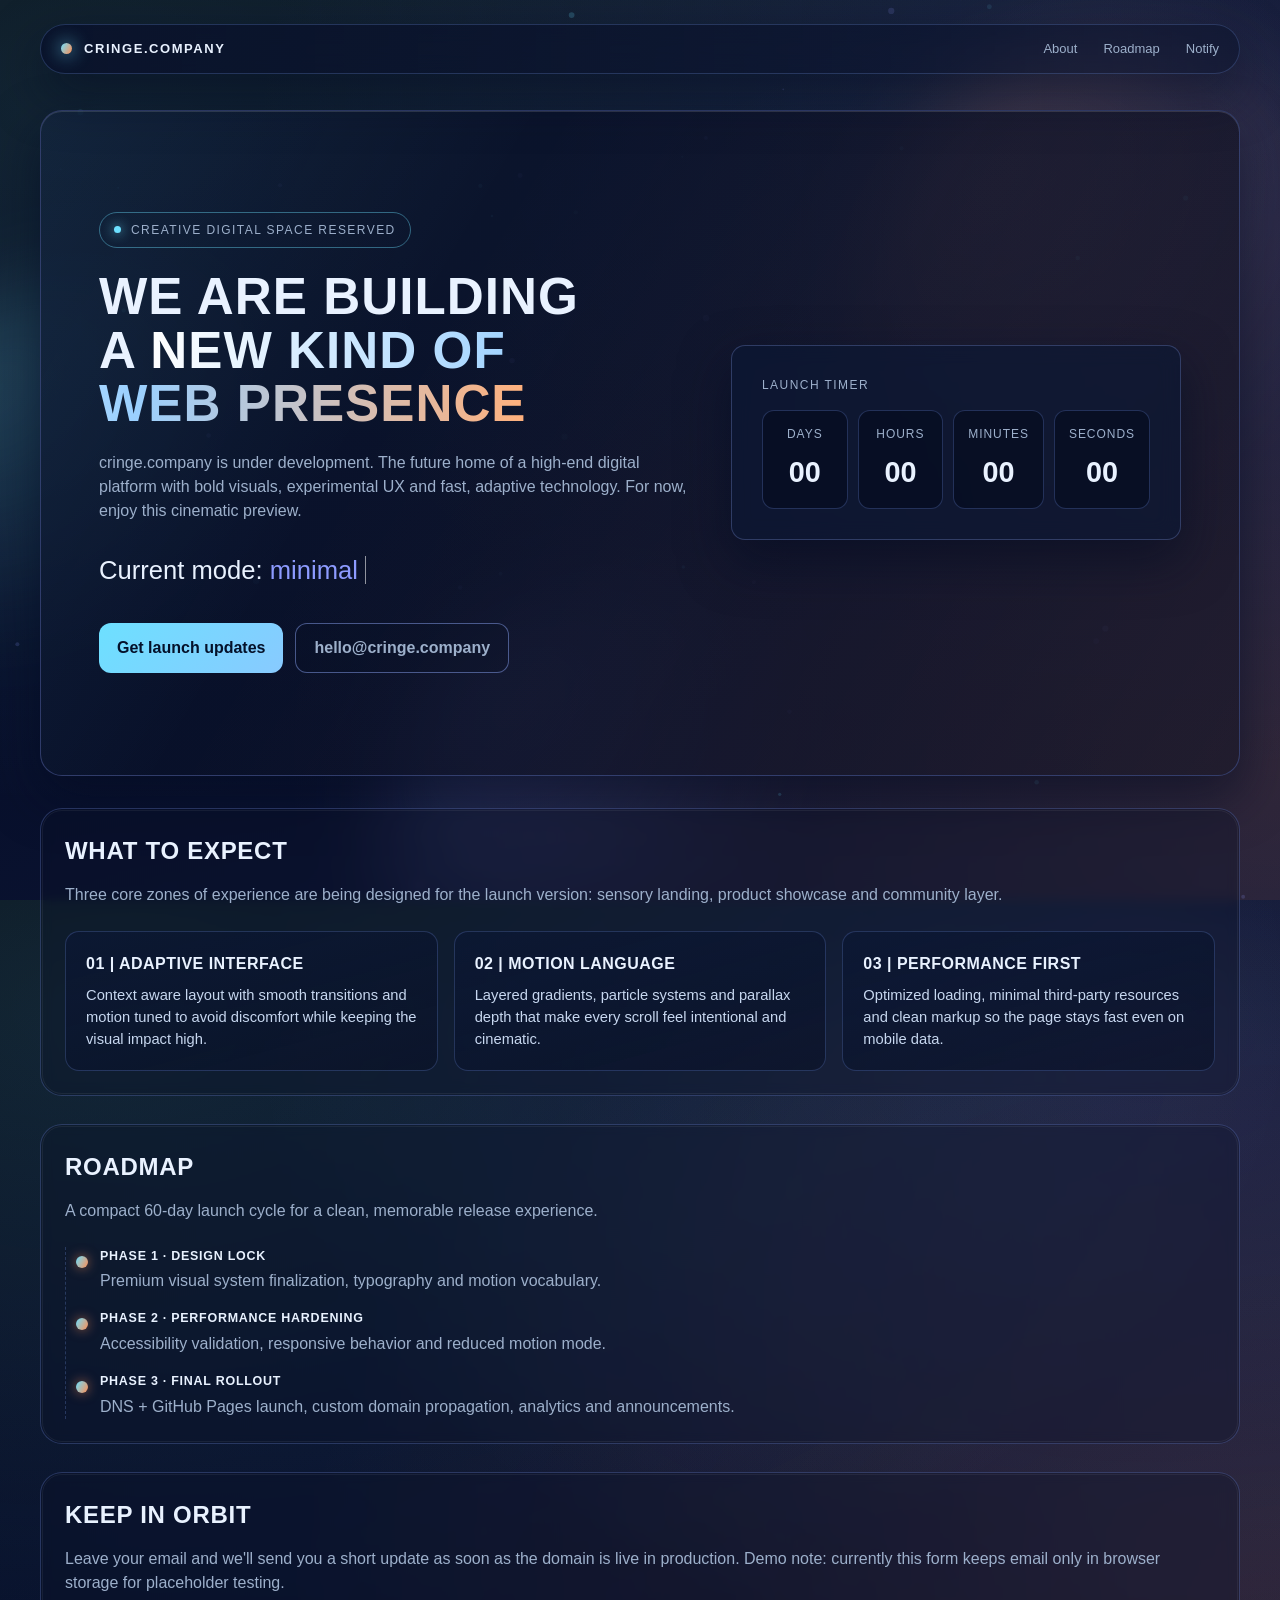
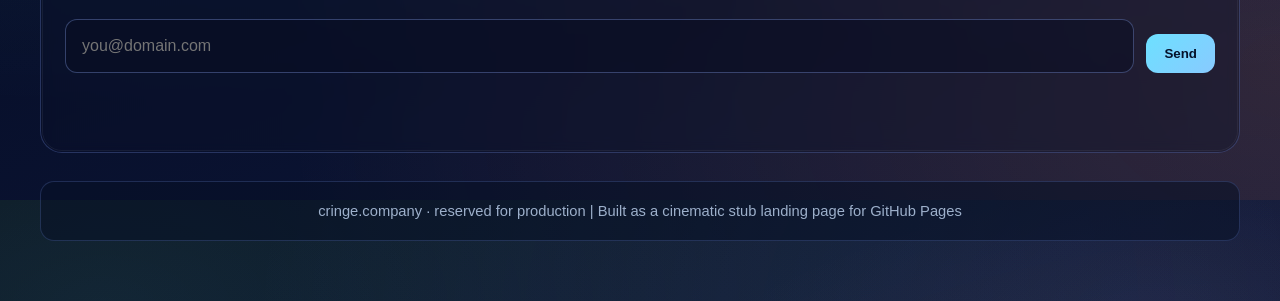
==== commit 6b69a963: "Refactor landing: split css/js and fix viewport layer alignment" ====
--- a/index.html
+++ b/index.html
@@ -12,7 +12,7 @@
   <meta name="theme-color" content="#050913" />
   <link rel="canonical" href="https://cringe.company/" />
   <title>cringe.company — Coming soon</title>
-  <link rel="stylesheet" href="styles.css" />
+  <link rel="stylesheet" href="./styles.css" />
 </head>
 <body>
   <canvas id="particleCanvas"></canvas>
@@ -144,6 +144,6 @@
     </footer>
   </div>
 
-  <script src="main.js"></script>
+  <script src="./main.js" defer></script>
 </body>
 </html>
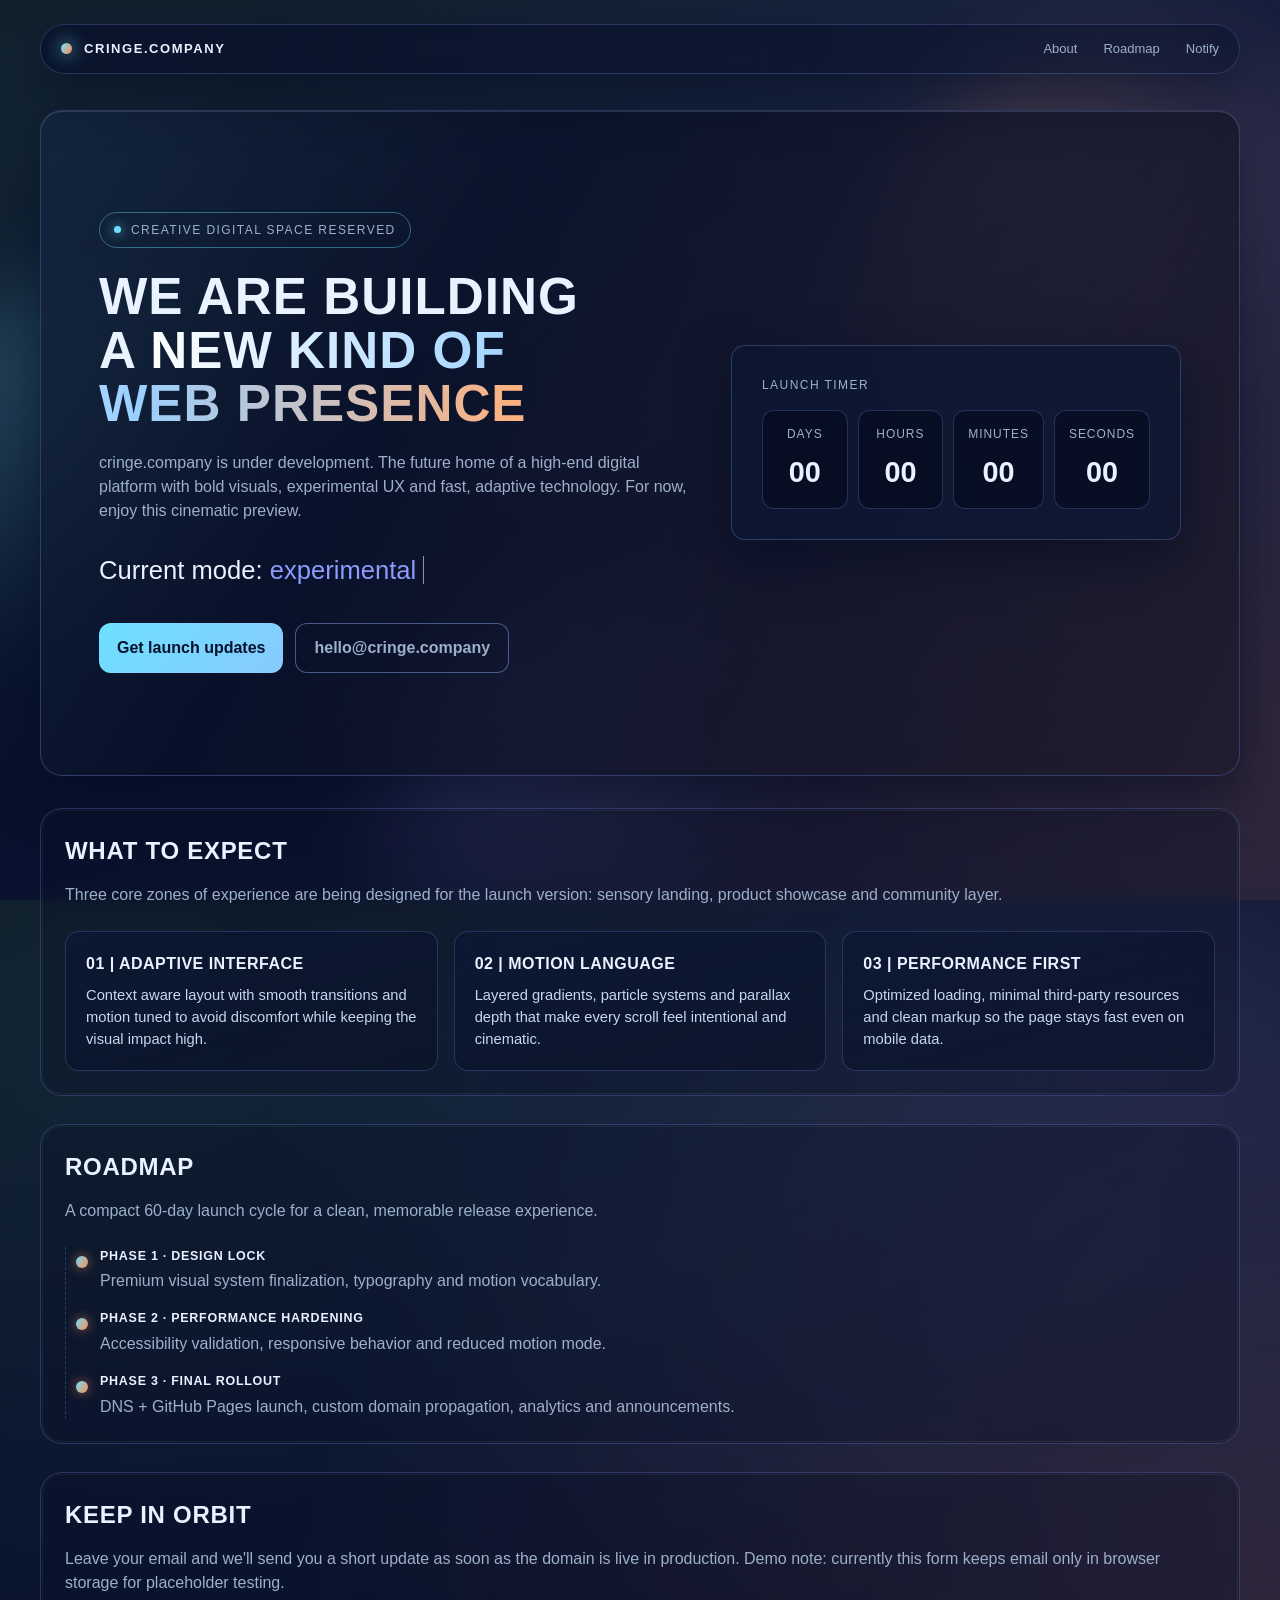
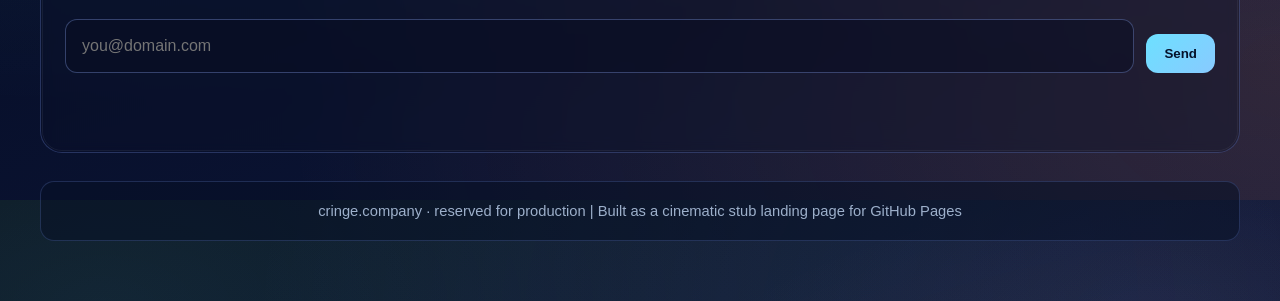
==== commit 6f01b59d: "2" ====
--- a/index.html
+++ b/index.html
@@ -12,7 +12,8 @@
   <meta name="theme-color" content="#050913" />
   <link rel="canonical" href="https://cringe.company/" />
   <title>cringe.company — Coming soon</title>
-  <link rel="stylesheet" href="./styles.css" />
+  <link rel="stylesheet" href="styles.css" />
+  <link rel="icon" href="data:," />
 </head>
 <body>
   <canvas id="particleCanvas"></canvas>
@@ -144,6 +145,6 @@
     </footer>
   </div>
 
-  <script src="./main.js" defer></script>
+  <script src="main.js" defer></script>
 </body>
 </html>
